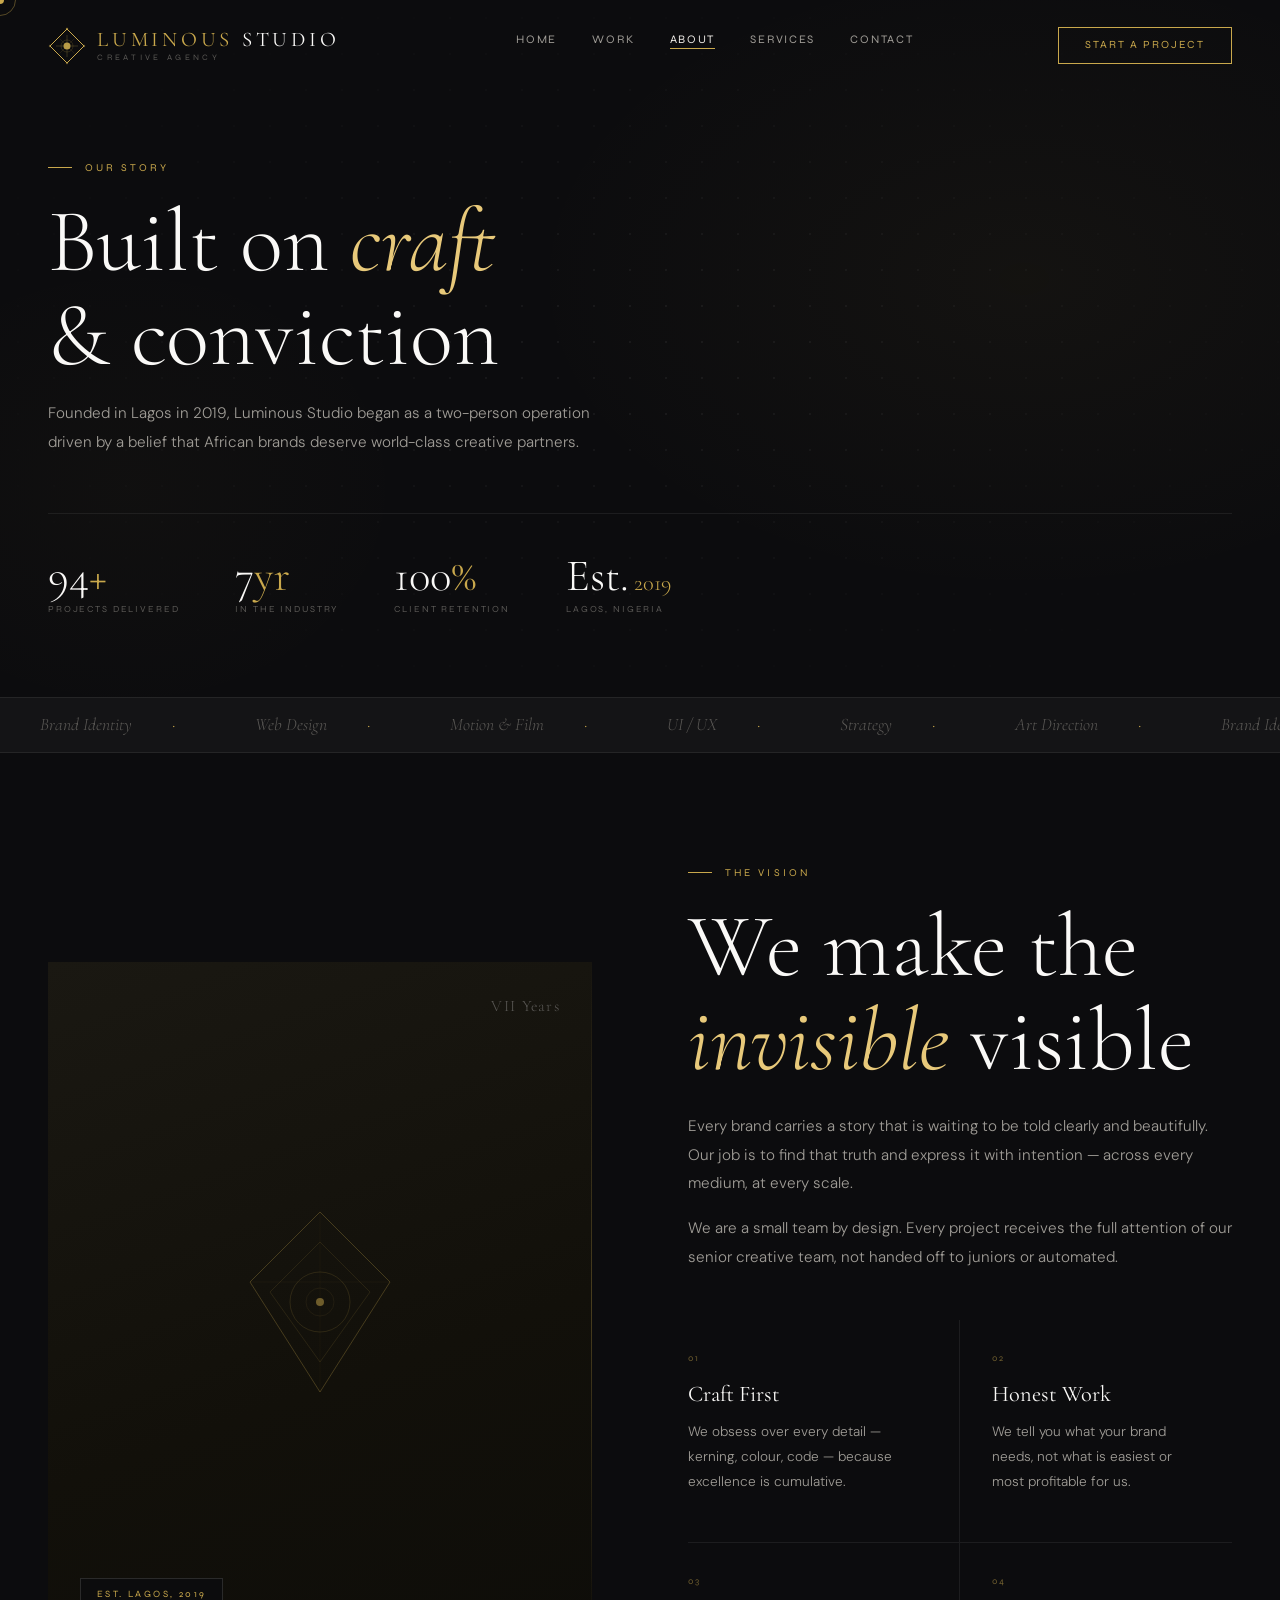
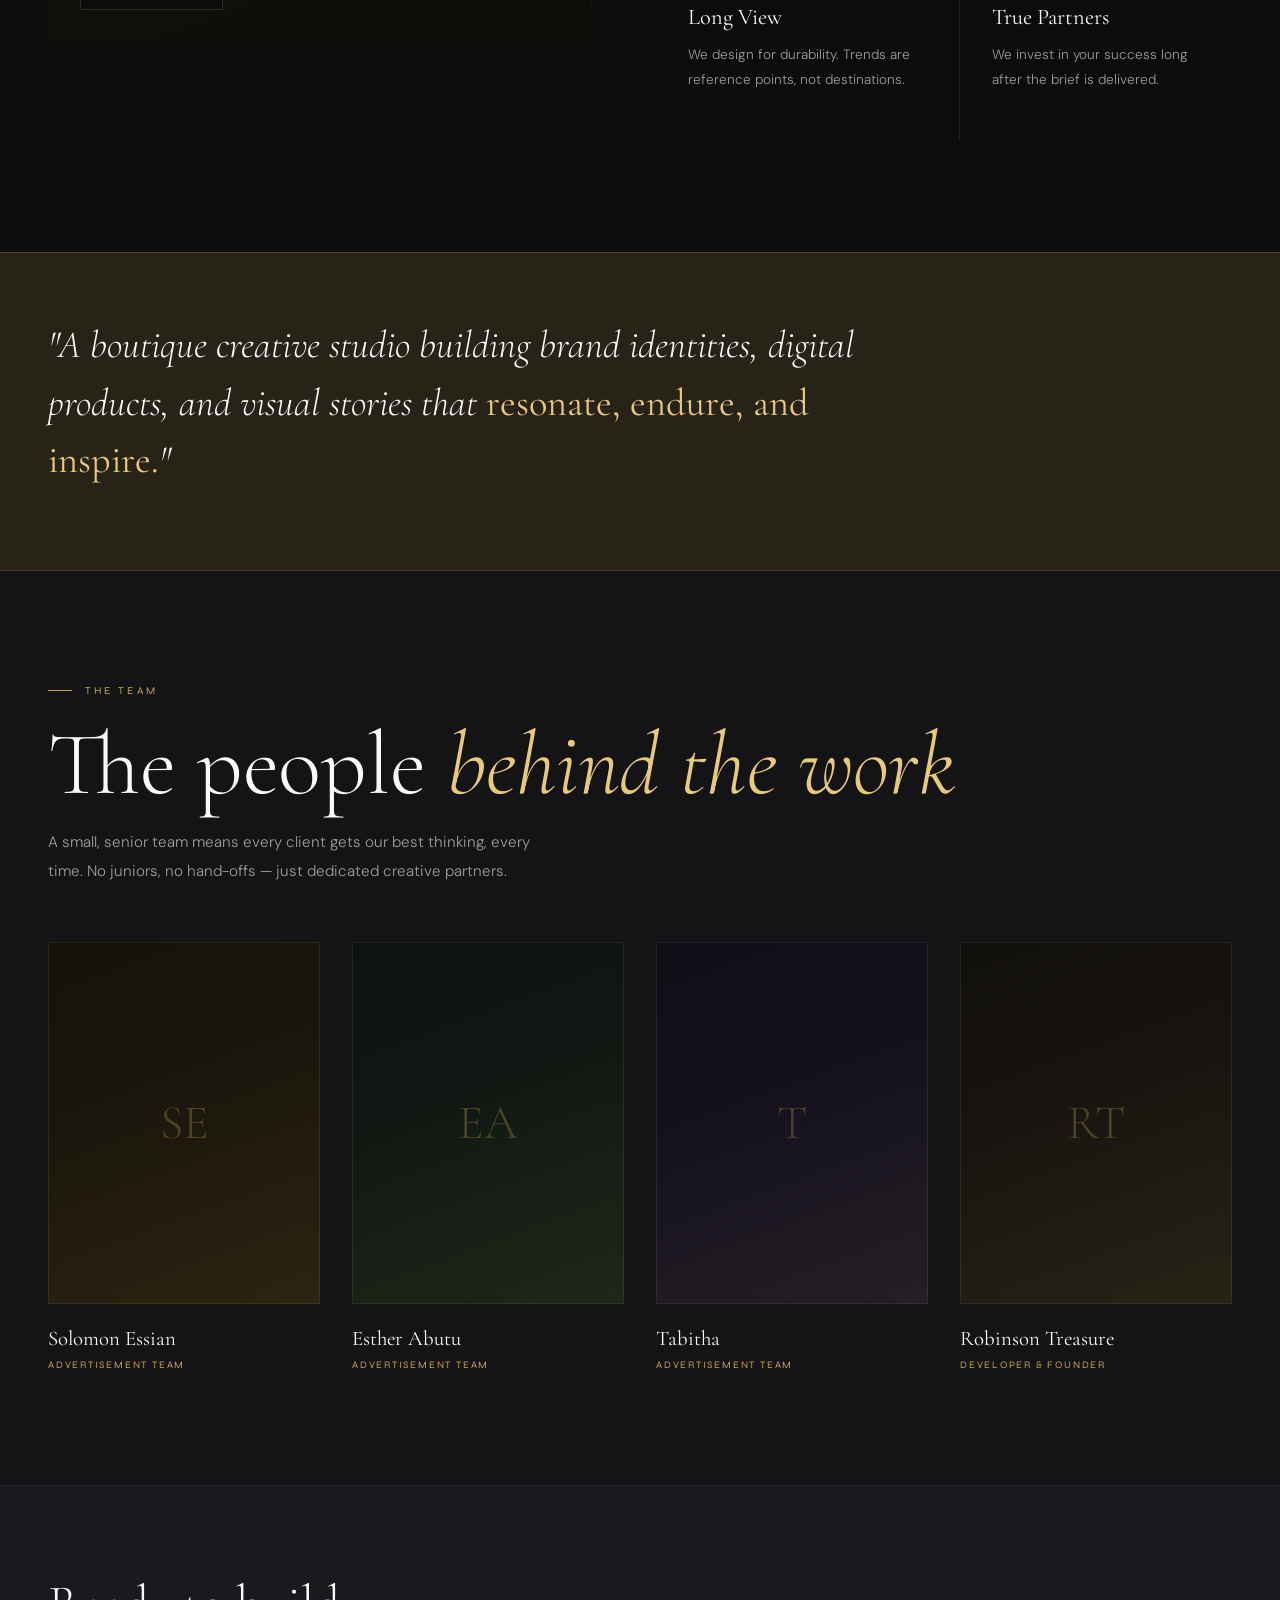
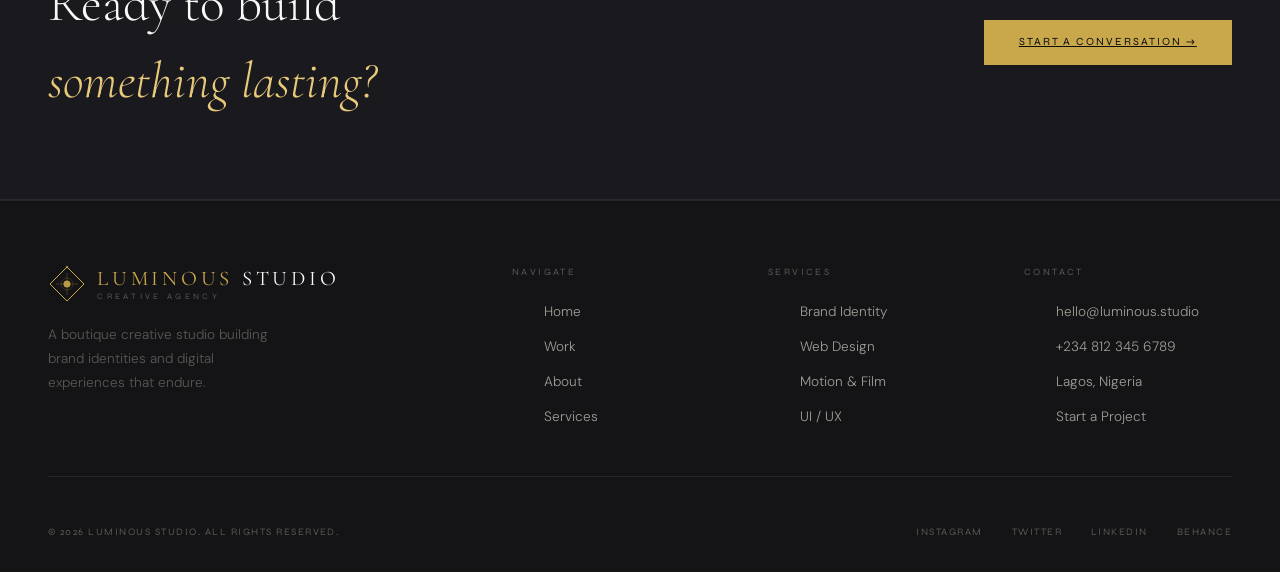
==== about.html @ 6b42596f "Update about.html" ====
<!DOCTYPE html>
<html lang="en">
<head>
  <meta charset="UTF-8"/>
  <meta name="viewport" content="width=device-width, initial-scale=1.0, viewport-fit=cover"/>
  <title>About — Luminous Studio</title>
  <link href="https://cdnjs.cloudflare.com/ajax/libs/bootstrap/5.3.2/css/bootstrap.min.css" rel="stylesheet"/>
  <link href="https://fonts.googleapis.com/css2?family=Cormorant+Garamond:ital,wght@0,300;0,400;0,600;1,300;1,400&family=Syne:wght@400;500;600;700;800&family=DM+Sans:wght@300;400;500&display=swap" rel="stylesheet"/>

  <style>
    :root {
      --bg: #0c0c0e;
      --surface: #141416;
      --surface2: #1a1a1e;
      --border: rgba(255,255,255,0.07);
      --border2: rgba(255,255,255,0.12);
      --gold: #c9a84c;
      --gold-light: #e8c97a;
      --gold-dim: rgba(201,168,76,0.15);
      --text: #f0ede8;
      --text2: #a09d97;
      --text3: #5a5855;
      --white: #faf9f7;
    }

    *, *::before, *::after { box-sizing: border-box; margin: 0; padding: 0; }
    html { scroll-behavior: smooth; }

    body {
      background: var(--bg);
      color: var(--text);
      font-family: 'DM Sans', sans-serif;
      font-weight: 300;
      overflow-x: hidden;
      min-height: 100vh;
    }

    /* ─── CUSTOM CURSOR ─── */
    .cur { width:8px; height:8px; background:var(--gold); border-radius:50%; position:fixed; pointer-events:none; z-index:9999; transform:translate(-50%,-50%); transition:transform .1s; }
    .cur-r { width:32px; height:32px; border:1px solid rgba(201,168,76,.4); border-radius:50%; position:fixed; pointer-events:none; z-index:9998; transform:translate(-50%,-50%); transition:all .18s ease; }
    body.cursor-hover .cur { transform:translate(-50%,-50%) scale(3); background:transparent; border:1px solid var(--gold); }
    body.cursor-hover .cur-r { transform:translate(-50%,-50%) scale(1.6); border-color:rgba(201,168,76,.7); }
    @media (pointer:coarse) { .cur,.cur-r { display:none; } body { cursor:auto; } }
    body { cursor: none; }

    /* ─── NAV ─── */
    nav {
      position: fixed; top:0; left:0; right:0; z-index:800;
      padding: 1.6rem 3rem;
      display: flex; align-items:center; justify-content:space-between;
      transition: background .4s, border-color .4s, padding .3s;
      border-bottom: 1px solid transparent;
    }
    nav.scrolled {
      background: rgba(12,12,14,.88);
      border-color: var(--border);
      backdrop-filter: blur(18px);
      -webkit-backdrop-filter: blur(18px);
      padding-top: 1rem; padding-bottom: 1rem;
    }

    .logo-wrap { display:flex; align-items:center; gap:.7rem; cursor:none; text-decoration:none; }
    .logo-svg { width:38px; height:38px; flex-shrink:0; }
    .logo-text-wrap { display:flex; flex-direction:column; line-height:1; }
    .logo-name {
      font-family: 'Cormorant Garamond', serif;
      font-size: 1.3rem; font-weight: 400; letter-spacing: .18em;
      color: var(--white); text-transform: uppercase;
    }
    .logo-name .lum { color: var(--gold); }
    .logo-sub {
      font-family: 'Syne', sans-serif;
      font-size: .52rem; letter-spacing: .4em;
      text-transform: uppercase; color: var(--text3); margin-top: .15rem;
    }

    .nav-links { display:flex; gap:2.2rem; list-style:none; }
    .nav-links a {
      font-family:'Syne', sans-serif; font-size:.72rem; letter-spacing:.15em;
      text-transform:uppercase; color:var(--text2); text-decoration:none; cursor:none;
      transition:color .2s; position:relative; padding-bottom:.2rem;
    }
    .nav-links a::after {
      content:''; position:absolute; bottom:0; left:0;
      width:0; height:1px; background:var(--gold); transition:width .25s;
    }
    .nav-links a:hover, .nav-links a.active { color:var(--text); }
    .nav-links a:hover::after, .nav-links a.active::after { width:100%; }

    .nav-btn {
      font-family:'Syne',sans-serif; font-size:.68rem;
      letter-spacing:.18em; text-transform:uppercase;
      background:transparent; border:1px solid var(--gold);
      color:var(--gold); padding:.6rem 1.6rem;
      cursor:none; transition:background .2s, color .2s;
    }
    .nav-btn:hover { background:var(--gold); color:var(--bg); }

    .hamburger { display:none; flex-direction:column; gap:5px; background:none; border:none; cursor:none; padding:.2rem; }
    .hamburger span { display:block; width:24px; height:1px; background:var(--text); transition:all .3s; }
    .hamburger.open span:nth-child(1) { transform:rotate(45deg) translate(4px,4px); }
    .hamburger.open span:nth-child(2) { opacity:0; }
    .hamburger.open span:nth-child(3) { transform:rotate(-45deg) translate(4px,-4px); }

    .mobile-menu {
      display:none; position:fixed; inset:0; z-index:700;
      background:rgba(12,12,14,.97); backdrop-filter:blur(20px);
      flex-direction:column; align-items:center; justify-content:center; gap:2.5rem;
    }
    .mobile-menu.open { display:flex; animation:pageIn .3s ease; }
    .mobile-menu a {
      font-family:'Cormorant Garamond',serif; font-size:3rem; font-weight:300;
      color:var(--text); text-decoration:none; letter-spacing:.08em; cursor:none;
      transition:color .2s;
    }
    .mobile-menu a:hover { color:var(--gold); }

    @keyframes pageIn {
      from { opacity:0; transform:translateY(16px); }
      to   { opacity:1; transform:translateY(0); }
    }

    /* ─── SHARED ─── */
    .sec { padding: 7rem 0; }
    .lbl {
      font-family:'Syne',sans-serif; font-size:.65rem; letter-spacing:.3em;
      text-transform:uppercase; color:var(--gold); margin-bottom:1.2rem;
      display:flex; align-items:center; gap:.8rem;
    }
    .lbl::before { content:''; width:24px; height:1px; background:var(--gold); flex-shrink:0; }
    .display-title {
      font-family:'Cormorant Garamond',serif;
      font-size: clamp(3rem,7vw,6rem);
      font-weight:300; line-height:1.05; color:var(--white);
    }
    .display-title em { font-style:italic; color:var(--gold-light); }
    .body-text { font-size:.95rem; line-height:1.9; color:var(--text2); font-weight:300; }

    /* Reveal */
    .rv { opacity:0; transform:translateY(28px); transition:opacity .7s ease, transform .7s ease; }
    .rv.vis { opacity:1; transform:translateY(0); }
    .rv-d1 { transition-delay:.1s; }
    .rv-d2 { transition-delay:.2s; }
    .rv-d3 { transition-delay:.3s; }
    .rv-d4 { transition-delay:.4s; }

    /* ─── PAGE HERO ─── */
    .pg-hero {
      padding: 10rem 0 5rem;
      position: relative; overflow: hidden;
    }
    .pg-hero-bg {
      position: absolute; inset: 0;
      background:
        radial-gradient(ellipse 60% 70% at 80% 40%, rgba(201,168,76,.04) 0%, transparent 65%),
        radial-gradient(ellipse 40% 60% at 10% 70%, rgba(201,168,76,.025) 0%, transparent 55%);
    }
    .pg-hero-dots {
      position: absolute; inset: 0;
      background-image: radial-gradient(circle, rgba(255,255,255,.05) 1px, transparent 1px);
      background-size: 36px 36px;
      mask-image: radial-gradient(ellipse 80% 80% at 50% 50%, black 10%, transparent 75%);
    }
    .pg-hero-content { position: relative; z-index: 2; }
    .pg-hero h1 {
      opacity: 0; animation: fadeU .9s .2s forwards;
    }
    .pg-hero .lbl { opacity: 0; animation: fadeU .7s .05s forwards; }
    .pg-hero p { opacity: 0; animation: fadeU .8s .4s forwards; }
    .pg-hero-stat-row {
      display: flex; gap: 3.5rem; flex-wrap: wrap;
      margin-top: 3.5rem;
      opacity: 0; animation: fadeU .8s .6s forwards;
      border-top: 1px solid var(--border); padding-top: 2.5rem;
    }
    .pg-stat { }
    .pg-stat-n {
      font-family:'Cormorant Garamond',serif;
      font-size:2.8rem; font-weight:300; color:var(--white); line-height:1;
    }
    .pg-stat-n span { color:var(--gold); }
    .pg-stat-l {
      font-family:'Syne',sans-serif; font-size:.58rem;
      letter-spacing:.2em; text-transform:uppercase; color:var(--text3);
      margin-top:.3rem;
    }

    @keyframes fadeU {
      from { opacity:0; transform:translateY(22px); }
      to   { opacity:1; transform:translateY(0); }
    }

    /* ─── STORY SECTION ─── */
    .story-grid {
      display: grid; grid-template-columns: 1fr 1fr; gap: 6rem; align-items: center;
    }
    .story-visual {
      position: relative; aspect-ratio: 4/5;
      background: linear-gradient(160deg, #1a1812 0%, #12100a 60%, #0e0d09 100%);
      overflow: hidden;
    }
    .story-visual::after {
      content: ''; position: absolute;
      top: 0; right: 0; width: 1px; height: 100%;
      background: linear-gradient(180deg, transparent, var(--gold), transparent);
      opacity: .3;
    }
    .story-visual-inner {
      position: absolute; inset: 0;
      display: flex; align-items: center; justify-content: center;
    }
    .story-tag {
      position: absolute; bottom: 2rem; left: 2rem;
      font-family:'Syne',sans-serif; font-size:.6rem;
      letter-spacing:.25em; text-transform:uppercase;
      color:var(--gold); background:rgba(12,12,14,.8);
      padding:.5rem 1rem; border:1px solid var(--border2);
    }
    .story-year {
      position: absolute; top: 2rem; right: 2rem;
      font-family:'Cormorant Garamond',serif; font-size:1rem;
      color:var(--text3); letter-spacing:.08em;
    }

    /* ─── VALUES ─── */
    .values-grid {
      display: grid; grid-template-columns: 1fr 1fr; gap: 0;
    }
    .val-item {
      padding: 2rem 2rem 2rem 0; border-right: 1px solid var(--border);
      border-bottom: 1px solid var(--border);
    }
    .val-item:nth-child(even) { padding-left: 2rem; border-right: none; }
    .val-item:nth-child(3), .val-item:nth-child(4) { border-bottom: none; }
    .val-n {
      font-family:'Syne',sans-serif; font-size:.58rem; letter-spacing:.2em;
      text-transform:uppercase; color:var(--gold); opacity:.5; margin-bottom:.7rem;
    }
    .val-title {
      font-family:'Cormorant Garamond',serif; font-size:1.4rem;
      font-weight:400; color:var(--white); margin-bottom:.5rem;
    }
    .val-desc { font-size:.85rem; line-height:1.85; color:var(--text2); }

    /* ─── TEAM ─── */
    .team-section { background: var(--surface); }
    .team-grid {
      display: grid; grid-template-columns: repeat(4, 1fr); gap: 2rem;
      margin-top: 3.5rem;
    }
    .team-card { cursor: none; }
    .team-img {
      aspect-ratio: 3/4; overflow: hidden; margin-bottom: 1.2rem; position: relative;
    }
    .team-ph {
      width: 100%; height: 100%;
      display: flex; align-items: center; justify-content: center;
      position: relative;
    }
    .team-ph::after {
      content: ''; position: absolute; inset: 0;
      background: linear-gradient(160deg, transparent 40%, rgba(201,168,76,.06) 100%);
    }
    .ph-1 { background: linear-gradient(160deg, #16120a, #221c0e); }
    .ph-2 { background: linear-gradient(160deg, #0e1210, #141f16); }
    .ph-3 { background: linear-gradient(160deg, #100e16, #1a1624); }
    .ph-4 { background: linear-gradient(160deg, #12100e, #1e1a12); }
    .ph-init {
      font-family:'Cormorant Garamond',serif; font-size:3rem;
      font-weight:300; color:rgba(201,168,76,.3);
      position: relative; z-index: 1;
    }
    .team-card-border {
      position: absolute; inset: 0;
      border: 1px solid var(--border);
      transition: border-color .3s;
      pointer-events: none;
    }
    .team-card:hover .team-card-border { border-color: rgba(201,168,76,.25); }
    .team-name {
      font-family:'Cormorant Garamond',serif; font-size:1.3rem;
      font-weight:400; color:var(--white); margin-bottom:.2rem;
    }
    .team-role {
      font-family:'Syne',sans-serif; font-size:.62rem;
      letter-spacing:.18em; text-transform:uppercase; color:var(--gold);
    }
    .team-photo {
      width: 100%; height: 100%; object-fit: cover;
      display: block; filter: grayscale(20%) contrast(1.05);
      transition: transform .6s cubic-bezier(.25,.46,.45,.94), filter .4s;
    }
    .team-card:hover .team-photo {
      transform: scale(1.04);
      filter: grayscale(0%) contrast(1.08);
    }

    /* ─── MISSION BAND ─── */
    .mission-band {
      background: var(--gold-dim);
      border-top: 1px solid rgba(201,168,76,.2);
      border-bottom: 1px solid rgba(201,168,76,.2);
      padding: 4rem 0;
    }
    .mission-q {
      font-family:'Cormorant Garamond',serif;
      font-size:clamp(1.6rem,3vw,2.5rem); font-weight:300;
      font-style: italic; line-height:1.5; color:var(--white);
      max-width: 820px;
    }
    .mission-q strong { font-style:normal; color:var(--gold-light); }

    /* ─── MARQUEE ─── */
    .marquee-wrap {
      border-top:1px solid var(--border); border-bottom:1px solid var(--border);
      overflow:hidden; background:var(--surface); padding:.85rem 0;
    }
    .mq-track {
      display:flex; gap:0; white-space:nowrap;
      animation: mq 28s linear infinite;
    }
    .mq-item {
      font-family:'Cormorant Garamond',serif; font-size:1.1rem;
      font-weight:300; font-style:italic; color:var(--text3);
      padding:0 2.5rem; flex-shrink:0;
      display:flex; align-items:center; gap:2.5rem;
    }
    .mq-item::after { content:'·'; color:var(--gold); font-style:normal; }
    @keyframes mq { 0%{transform:translateX(0)} 100%{transform:translateX(-50%)} }

    /* ─── CTA BAND ─── */
    .cta-band {
      background: var(--surface2);
      border-top: 1px solid var(--border);
      border-bottom: 1px solid var(--border);
      padding: 5rem 3rem;
      display: flex; align-items: center; justify-content: space-between;
      flex-wrap: wrap; gap: 2rem;
    }
    .cta-band-t {
      font-family:'Cormorant Garamond',serif;
      font-size: clamp(2rem,4vw,3.2rem); font-weight:300; color:var(--white);
    }
    .cta-band-t em { font-style:italic; color:var(--gold-light); }
    .btn-dark {
      font-family:'Syne',sans-serif; font-size:.68rem; letter-spacing:.18em;
      text-transform:uppercase; background:transparent; color:var(--text);
      border:1px solid var(--border2); padding:.9rem 2.2rem; cursor:none;
      transition:border-color .2s, color .2s;
    }
    .btn-dark:hover { border-color:var(--gold); color:var(--gold); }
    .btn-gold {
      font-family:'Syne',sans-serif; font-size:.68rem; letter-spacing:.18em;
      text-transform:uppercase; background:var(--gold); color:var(--bg);
      border:none; padding:.9rem 2.2rem; cursor:none;
      transition:background .2s, transform .2s;
    }
    .btn-gold:hover { background:var(--gold-light); transform:translateY(-1px); }

    /* ─── FOOTER ─── */
    footer {
      background: var(--surface);
      border-top: 1px solid var(--border);
      padding: 4rem 0 2rem;
    }
    .ft-grid {
      display: grid; grid-template-columns: 2fr 1fr 1fr 1fr; gap: 3rem;
      margin-bottom: 3rem; padding-bottom: 2rem;
      border-bottom: 1px solid var(--border);
    }
    .ft-tagline { font-size:.85rem; color:var(--text3); line-height:1.8; margin-top:1.2rem; max-width:240px; }
    .ft-h { font-family:'Syne',sans-serif; font-size:.6rem; letter-spacing:.25em; text-transform:uppercase; color:var(--text3); margin-bottom:1.2rem; }
    .ft-links { list-style:none; display:flex; flex-direction:column; gap:.7rem; }
    .ft-links a { font-size:.85rem; color:var(--text2); text-decoration:none; cursor:none; transition:color .2s; }
    .ft-links a:hover { color:var(--gold); }
    .ft-bottom { display:flex; align-items:center; justify-content:space-between; flex-wrap:wrap; gap:1rem; }
    .ft-copy { font-family:'Syne',sans-serif; font-size:.62rem; letter-spacing:.15em; text-transform:uppercase; color:var(--text3); }
    .ft-socials { display:flex; gap:1.8rem; }
    .ft-socials a { font-family:'Syne',sans-serif; font-size:.62rem; letter-spacing:.15em; text-transform:uppercase; color:var(--text3); text-decoration:none; cursor:none; transition:color .2s; }
    .ft-socials a:hover { color:var(--gold); }
    .ft-logo-wrap { display:flex; flex-direction:column; }

    /* ─── RESPONSIVE ─── */
    @media (max-width:1024px) {
      .story-grid { grid-template-columns:1fr; gap:3rem; }
      .story-visual { display:none; }
      .team-grid { grid-template-columns: repeat(2,1fr); }
      .ft-grid { grid-template-columns:1fr 1fr; }
    }
    @media (max-width:768px) {
      nav { padding:1.2rem 1.5rem; }
      .nav-links, .nav-btn { display:none; }
      .hamburger { display:flex; }
      .pg-hero { padding:7rem 0 3rem; }
      .sec { padding:4rem 0; }
      .values-grid { grid-template-columns:1fr; }
      .val-item { border-right:none; }
      .cta-band { flex-direction:column; padding:3rem 1.5rem; }
      .ft-grid { grid-template-columns:1fr; }
    }
    @media (max-width:480px) {
      .team-grid { grid-template-columns:1fr 1fr; gap:1rem; }
      .pg-hero-stat-row { gap:2rem; }
    }
  </style>
</head>
<body>

<!-- Cursor -->
<div class="cur" id="cur"></div>
<div class="cur-r" id="curR"></div>

<!-- Mobile menu -->
<div class="mobile-menu" id="mobileMenu">
  <a href="index.html">Home</a>
  <a href="#">Work</a>
  <a href="about.html" style="color:var(--gold)">About</a>
  <a href="#">Services</a>
  <a href="#">Contact</a>
</div>

<!-- NAV -->
<nav id="navbar">
  <a href="index.html" class="logo-wrap">
    <svg class="logo-svg" viewBox="0 0 38 38" fill="none" xmlns="http://www.w3.org/2000/svg">
      <path d="M19 2L36 19L19 36L2 19Z" stroke="#c9a84c" stroke-width="1" fill="none"/>
      <path d="M19 8L19 30" stroke="#c9a84c" stroke-width=".6" opacity=".4"/>
      <path d="M8 19L30 19" stroke="#c9a84c" stroke-width=".6" opacity=".4"/>
      <path d="M11.5 11.5L26.5 26.5" stroke="#c9a84c" stroke-width=".5" opacity=".25"/>
      <path d="M26.5 11.5L11.5 26.5" stroke="#c9a84c" stroke-width=".5" opacity=".25"/>
      <circle cx="19" cy="19" r="3.5" fill="#c9a84c" opacity=".9"/>
      <circle cx="19" cy="19" r="6" stroke="#c9a84c" stroke-width=".6" opacity=".3"/>
      <circle cx="19" cy="2" r="1.2" fill="#c9a84c" opacity=".7"/>
      <circle cx="36" cy="19" r="1.2" fill="#c9a84c" opacity=".5"/>
      <circle cx="19" cy="36" r="1.2" fill="#c9a84c" opacity=".5"/>
      <circle cx="2" cy="19" r="1.2" fill="#c9a84c" opacity=".5"/>
    </svg>
    <div class="logo-text-wrap">
      <span class="logo-name"><span class="lum">Luminous</span> Studio</span>
      <span class="logo-sub">Creative Agency</span>
    </div>
  </a>

  <ul class="nav-links">
    <li><a href="index.html">Home</a></li>
    <li><a href="#">Work</a></li>
    <li><a href="about.html" class="active">About</a></li>
    <li><a href="#">Services</a></li>
    <li><a href="#">Contact</a></li>
  </ul>
  <button class="nav-btn d-none d-md-block">Start a Project</button>
  <button class="hamburger" id="hamburger" onclick="toggleMobile()">
    <span></span><span></span><span></span>
  </button>
</nav>

<!-- ══════════════════════════════════════════════ -->
<!-- PAGE HERO                                       -->
<!-- ══════════════════════════════════════════════ -->
<section class="pg-hero">
  <div class="pg-hero-bg"></div>
  <div class="pg-hero-dots"></div>
  <div class="container-fluid px-4 px-md-5 pg-hero-content">
    <div class="lbl">Our Story</div>
    <h1 class="display-title">Built on <em>craft</em><br>&amp; conviction</h1>
    <p class="body-text mt-3" style="max-width:560px;">Founded in Lagos in 2019, Luminous Studio began as a two-person operation driven by a belief that African brands deserve world-class creative partners.</p>
    <div class="pg-hero-stat-row">
      <div class="pg-stat">
        <div class="pg-stat-n">94<span>+</span></div>
        <div class="pg-stat-l">Projects Delivered</div>
      </div>
      <div class="pg-stat">
        <div class="pg-stat-n">7<span>yr</span></div>
        <div class="pg-stat-l">In the Industry</div>
      </div>
      <div class="pg-stat">
        <div class="pg-stat-n">100<span>%</span></div>
        <div class="pg-stat-l">Client Retention</div>
      </div>
      <div class="pg-stat">
        <div class="pg-stat-n">Est.<span style="font-size:1.4rem;"> 2019</span></div>
        <div class="pg-stat-l">Lagos, Nigeria</div>
      </div>
    </div>
  </div>
</section>

<!-- Marquee -->
<div class="marquee-wrap">
  <div class="mq-track">
    <div class="mq-item">Brand Identity</div>
    <div class="mq-item">Web Design</div>
    <div class="mq-item">Motion &amp; Film</div>
    <div class="mq-item">UI / UX</div>
    <div class="mq-item">Strategy</div>
    <div class="mq-item">Art Direction</div>
    <div class="mq-item">Brand Identity</div>
    <div class="mq-item">Web Design</div>
    <div class="mq-item">Motion &amp; Film</div>
    <div class="mq-item">UI / UX</div>
    <div class="mq-item">Strategy</div>
    <div class="mq-item">Art Direction</div>
  </div>
</div>

<!-- ══════════════════════════════════════════════ -->
<!-- THE VISION                                      -->
<!-- ══════════════════════════════════════════════ -->
<section class="sec">
  <div class="container-fluid px-4 px-md-5">
    <div class="story-grid rv">
      <!-- Decorative visual -->
      <div class="story-visual">
        <div class="story-visual-inner">
          <svg width="180" height="220" viewBox="0 0 180 220" fill="none">
            <path d="M90 20L160 90L90 200L20 90Z" stroke="#c9a84c" stroke-width="0.7" fill="none" opacity=".4"/>
            <path d="M90 50L140 100L90 170L40 100Z" stroke="#c9a84c" stroke-width="0.5" fill="none" opacity=".25"/>
            <circle cx="90" cy="110" r="30" stroke="#c9a84c" stroke-width="0.5" opacity=".3"/>
            <circle cx="90" cy="110" r="14" stroke="#c9a84c" stroke-width="0.4" opacity=".2"/>
            <circle cx="90" cy="110" r="4" fill="#c9a84c" opacity=".5"/>
            <line x1="90" y1="20" x2="90" y2="200" stroke="#c9a84c" stroke-width="0.3" opacity=".15"/>
            <line x1="20" y1="90" x2="160" y2="90" stroke="#c9a84c" stroke-width="0.3" opacity=".15"/>
          </svg>
        </div>
        <div class="story-tag">Est. Lagos, 2019</div>
        <div class="story-year">VII Years</div>
      </div>

      <!-- Text -->
      <div>
        <div class="lbl">The Vision</div>
        <h2 class="display-title">We make the <em>invisible</em> visible</h2>
        <p class="body-text mt-4">Every brand carries a story that is waiting to be told clearly and beautifully. Our job is to find that truth and express it with intention — across every medium, at every scale.</p>
        <p class="body-text mt-3">We are a small team by design. Every project receives the full attention of our senior creative team, not handed off to juniors or automated.</p>

        <div class="values-grid mt-5">
          <div class="val-item">
            <div class="val-n">01</div>
            <div class="val-title">Craft First</div>
            <p class="val-desc">We obsess over every detail — kerning, colour, code — because excellence is cumulative.</p>
          </div>
          <div class="val-item">
            <div class="val-n">02</div>
            <div class="val-title">Honest Work</div>
            <p class="val-desc">We tell you what your brand needs, not what is easiest or most profitable for us.</p>
          </div>
          <div class="val-item">
            <div class="val-n">03</div>
            <div class="val-title">Long View</div>
            <p class="val-desc">We design for durability. Trends are reference points, not destinations.</p>
          </div>
          <div class="val-item">
            <div class="val-n">04</div>
            <div class="val-title">True Partners</div>
            <p class="val-desc">We invest in your success long after the brief is delivered.</p>
          </div>
        </div>
      </div>
    </div>
  </div>
</section>

<!-- ══════════════════════════════════════════════ -->
<!-- MISSION BAND                                    -->
<!-- ══════════════════════════════════════════════ -->
<div class="mission-band rv">
  <div class="container-fluid px-4 px-md-5">
    <blockquote class="mission-q">"A boutique creative studio building brand identities, digital products, and visual stories that <strong>resonate, endure, and inspire.</strong>"</blockquote>
  </div>
</div>

<!-- ══════════════════════════════════════════════ -->
<!-- THE TEAM                                        -->
<!-- ══════════════════════════════════════════════ -->
<section class="sec team-section">
  <div class="container-fluid px-4 px-md-5">
    <div class="lbl rv">The Team</div>
    <h2 class="display-title rv rv-d1">The people <em>behind the work</em></h2>
    <p class="body-text mt-3 rv rv-d2" style="max-width:520px;">A small, senior team means every client gets our best thinking, every time. No juniors, no hand-offs — just dedicated creative partners.</p>

    <div class="team-grid rv rv-d3">

      <!-- Solomon Essian -->
      <div class="team-card">
        <div class="team-img">
          <div class="team-ph ph-1">
            <span class="ph-init">SE</span>
          </div>
          <div class="team-card-border"></div>
        </div>
        <div class="team-name">Solomon Essian</div>
        <div class="team-role">Advertisement Team</div>
      </div>

      <!-- Esther Abutu -->
      <div class="team-card">
        <div class="team-img">
          <div class="team-ph ph-2">
            <span class="ph-init">EA</span>
          </div>
          <div class="team-card-border"></div>
        </div>
        <div class="team-name">Esther Abutu</div>
        <div class="team-role">Advertisement Team</div>
      </div>

      <!-- Tabitha -->
      <div class="team-card">
        <div class="team-img">
          <div class="team-ph ph-3">
            <span class="ph-init">T</span>
          </div>
          <div class="team-card-border"></div>
        </div>
        <div class="team-name">Tabitha</div>
        <div class="team-role">Advertisement Team</div>
      </div>

      <!-- Robinson Treasure -->
      <div class="team-card">
        <div class="team-img">
          <div class="team-ph ph-4">
            <span class="ph-init">RT</span>
          </div>
          <div class="team-card-border"></div>
        </div>
        <div class="team-name">Robinson Treasure</div>
        <div class="team-role">Developer &amp; Founder</div>
      </div>

    </div>
  </div>
</section>

<!-- ══════════════════════════════════════════════ -->
<!-- CTA BAND                                        -->
<!-- ══════════════════════════════════════════════ -->
<div class="cta-band rv">
  <div class="cta-band-t">Ready to build<br><em>something lasting?</em></div>
  <a href="#" class="btn-gold">Start a Conversation →</a>
</div>

<!-- ══════════════════════════════════════════════ -->
<!-- FOOTER                                          -->
<!-- ══════════════════════════════════════════════ -->
<footer>
  <div class="container-fluid px-4 px-md-5">
    <div class="ft-grid">
      <div class="ft-logo-wrap">
        <a href="index.html" class="logo-wrap" style="text-decoration:none;">
          <svg class="logo-svg" viewBox="0 0 38 38" fill="none">
            <path d="M19 2L36 19L19 36L2 19Z" stroke="#c9a84c" stroke-width="1" fill="none"/>
            <path d="M19 8L19 30" stroke="#c9a84c" stroke-width=".6" opacity=".4"/>
            <path d="M8 19L30 19" stroke="#c9a84c" stroke-width=".6" opacity=".4"/>
            <circle cx="19" cy="19" r="3.5" fill="#c9a84c" opacity=".9"/>
            <circle cx="19" cy="19" r="6" stroke="#c9a84c" stroke-width=".6" opacity=".3"/>
            <circle cx="19" cy="2" r="1.2" fill="#c9a84c" opacity=".7"/>
          </svg>
          <div class="logo-text-wrap">
            <span class="logo-name"><span class="lum">Luminous</span> Studio</span>
            <span class="logo-sub">Creative Agency</span>
          </div>
        </a>
        <p class="ft-tagline">A boutique creative studio building brand identities and digital experiences that endure.</p>
      </div>
      <div>
        <div class="ft-h">Navigate</div>
        <ul class="ft-links">
          <li><a href="index.html">Home</a></li>
          <li><a href="#">Work</a></li>
          <li><a href="about.html">About</a></li>
          <li><a href="#">Services</a></li>
        </ul>
      </div>
      <div>
        <div class="ft-h">Services</div>
        <ul class="ft-links">
          <li><a href="#">Brand Identity</a></li>
          <li><a href="#">Web Design</a></li>
          <li><a href="#">Motion &amp; Film</a></li>
          <li><a href="#">UI / UX</a></li>
        </ul>
      </div>
      <div>
        <div class="ft-h">Contact</div>
        <ul class="ft-links">
          <li><a href="#">hello@luminous.studio</a></li>
          <li><a href="#">+234 812 345 6789</a></li>
          <li><a href="#">Lagos, Nigeria</a></li>
          <li><a href="#">Start a Project</a></li>
        </ul>
      </div>
    </div>
    <div class="ft-bottom">
      <span class="ft-copy">© 2026 Luminous Studio. All rights reserved.</span>
      <div class="ft-socials">
        <a href="#">Instagram</a>
        <a href="#">Twitter</a>
        <a href="#">LinkedIn</a>
        <a href="#">Behance</a>
      </div>
    </div>
  </div>
</footer>

<script src="https://cdnjs.cloudflare.com/ajax/libs/bootstrap/5.3.2/js/bootstrap.bundle.min.js"></script>
<script>
  // ─── CURSOR ───
  const cur = document.getElementById('cur');
  const curR = document.getElementById('curR');
  let mx=0,my=0,rx=0,ry=0;
  document.addEventListener('mousemove',e=>{
    mx=e.clientX; my=e.clientY;
    cur.style.left=mx+'px'; cur.style.top=my+'px';
  });
  (function animR(){
    rx+=(mx-rx)*.13; ry+=(my-ry)*.13;
    curR.style.left=rx+'px'; curR.style.top=ry+'px';
    requestAnimationFrame(animR);
  })();
  document.querySelectorAll('a,button,.team-card').forEach(el=>{
    el.addEventListener('mouseenter',()=>document.body.classList.add('cursor-hover'));
    el.addEventListener('mouseleave',()=>document.body.classList.remove('cursor-hover'));
  });

  // ─── NAV SCROLL ───
  window.addEventListener('scroll',()=>{
    document.getElementById('navbar').classList.toggle('scrolled',scrollY>40);
  });

  // ─── MOBILE MENU ───
  function toggleMobile(){
    const m=document.getElementById('mobileMenu');
    const h=document.getElementById('hamburger');
    m.classList.toggle('open');
    h.classList.toggle('open');
  }

  // ─── REVEAL ───
  const observer = new IntersectionObserver(entries=>{
    entries.forEach(e=>{
      if(e.isIntersecting) e.target.classList.add('vis');
    });
  },{threshold:.1});
  document.querySelectorAll('.rv').forEach(el=>observer.observe(el));
</script>
</body>
</html>
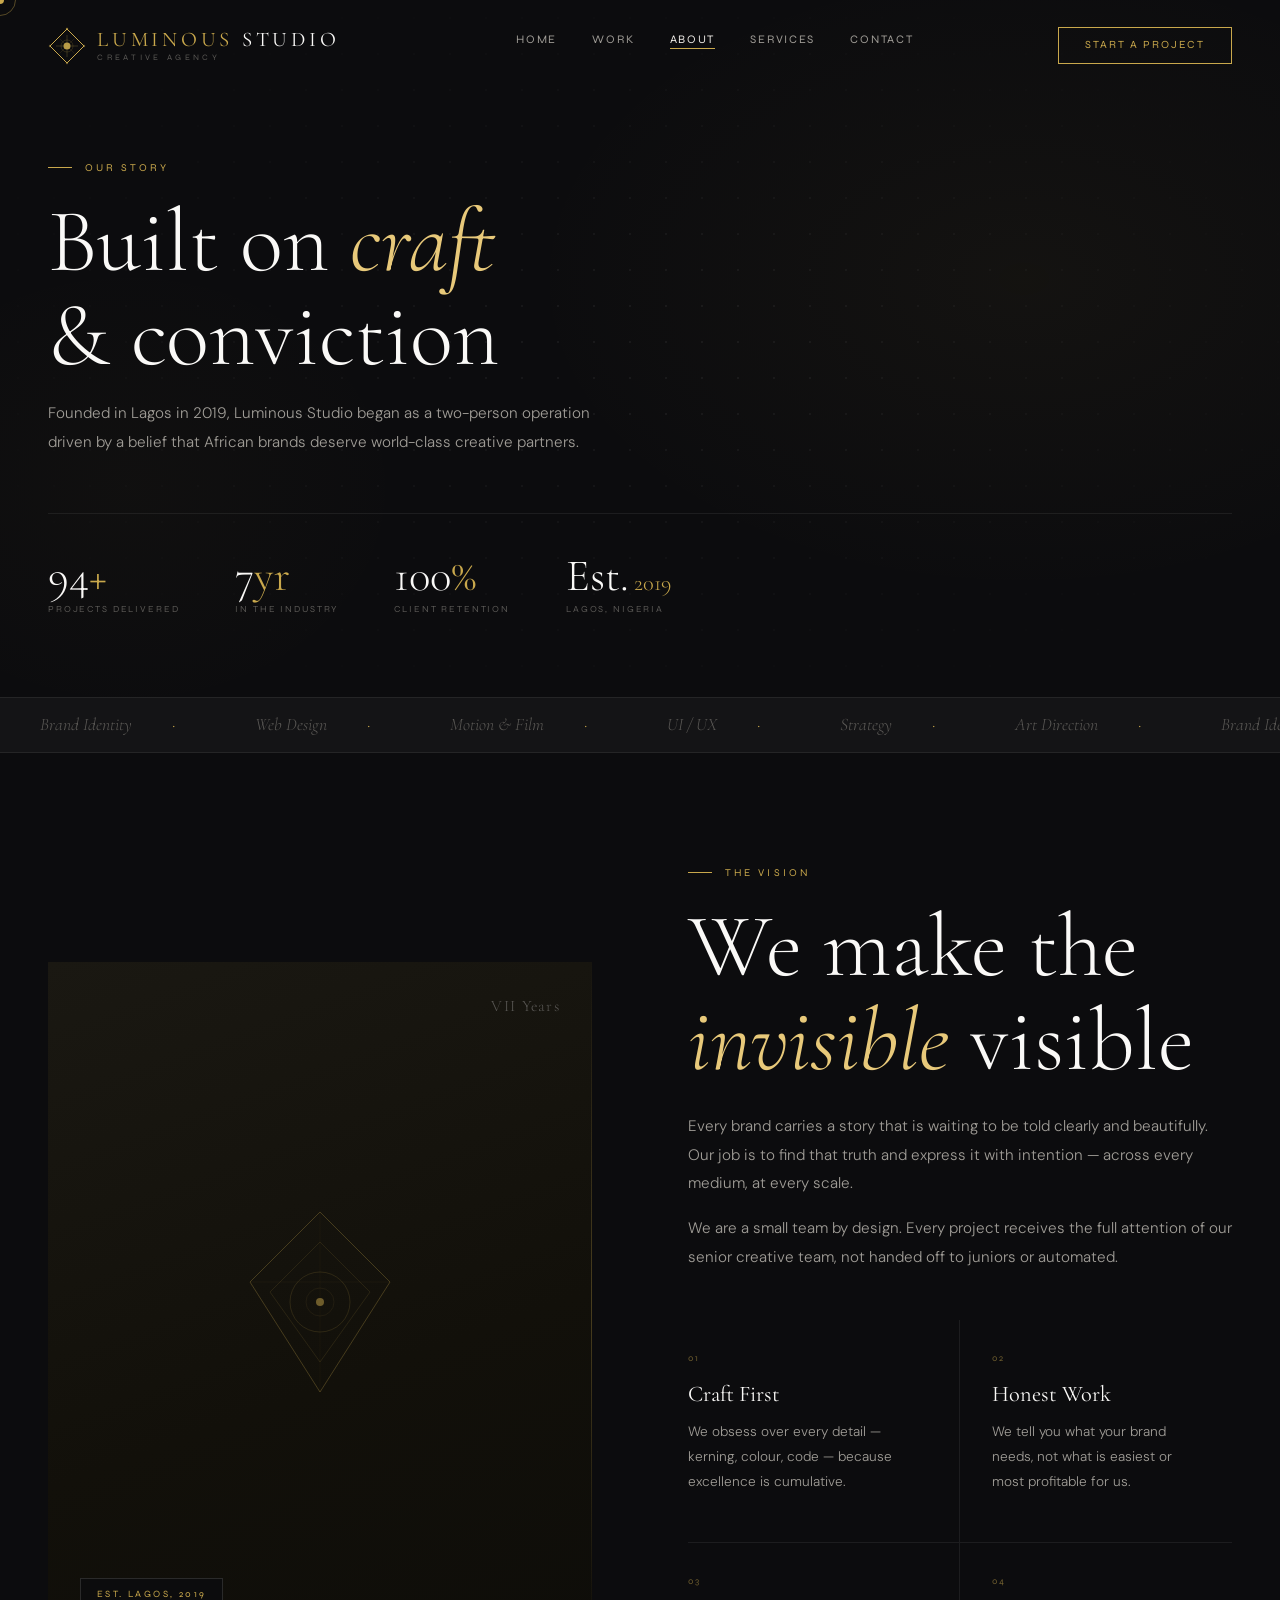
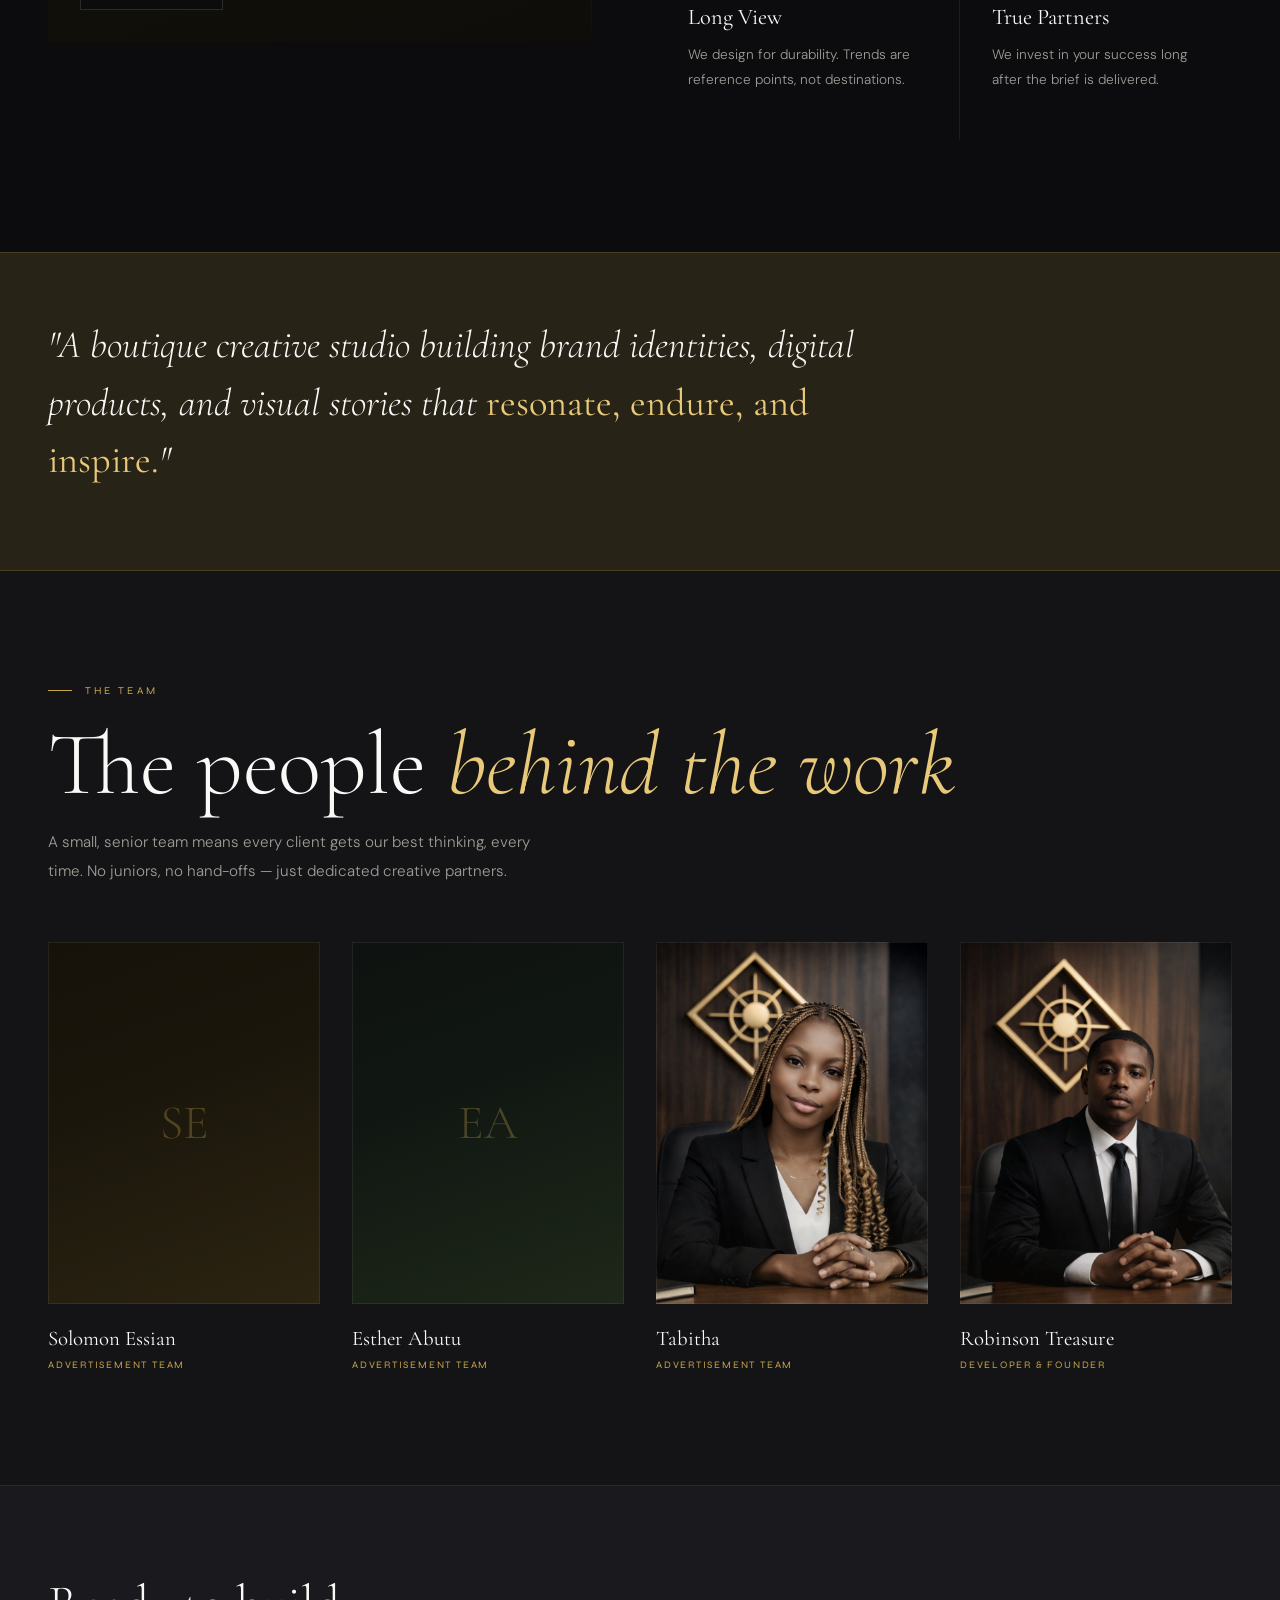
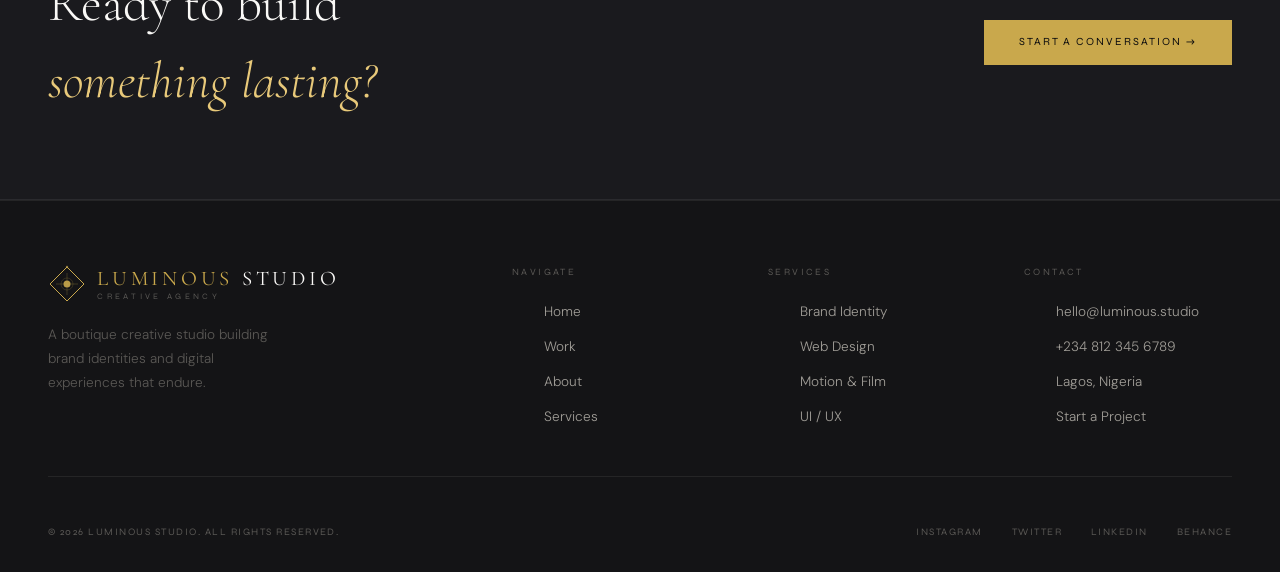
==== commit d33f0cfa: "Update print statement from 'Hello' to 'Goodbye'" ====
--- a/about.html
+++ b/about.html
@@ -6,368 +6,112 @@
   <title>About — Luminous Studio</title>
   <link href="https://cdnjs.cloudflare.com/ajax/libs/bootstrap/5.3.2/css/bootstrap.min.css" rel="stylesheet"/>
   <link href="https://fonts.googleapis.com/css2?family=Cormorant+Garamond:ital,wght@0,300;0,400;0,600;1,300;1,400&family=Syne:wght@400;500;600;700;800&family=DM+Sans:wght@300;400;500&display=swap" rel="stylesheet"/>
-
   <style>
     :root {
-      --bg: #0c0c0e;
-      --surface: #141416;
-      --surface2: #1a1a1e;
-      --border: rgba(255,255,255,0.07);
-      --border2: rgba(255,255,255,0.12);
-      --gold: #c9a84c;
-      --gold-light: #e8c97a;
-      --gold-dim: rgba(201,168,76,0.15);
-      --text: #f0ede8;
-      --text2: #a09d97;
-      --text3: #5a5855;
-      --white: #faf9f7;
+      --bg: #0c0c0e; --surface: #141416; --surface2: #1a1a1e;
+      --border: rgba(255,255,255,0.07); --border2: rgba(255,255,255,0.12);
+      --gold: #c9a84c; --gold-light: #e8c97a; --gold-dim: rgba(201,168,76,0.15);
+      --text: #f0ede8; --text2: #a09d97; --text3: #5a5855; --white: #faf9f7;
     }
-
     *, *::before, *::after { box-sizing: border-box; margin: 0; padding: 0; }
     html { scroll-behavior: smooth; }
-
-    body {
-      background: var(--bg);
-      color: var(--text);
-      font-family: 'DM Sans', sans-serif;
-      font-weight: 300;
-      overflow-x: hidden;
-      min-height: 100vh;
-    }
-
-    /* ─── CUSTOM CURSOR ─── */
+    body { background: var(--bg); color: var(--text); font-family: 'DM Sans', sans-serif; font-weight: 300; overflow-x: hidden; min-height: 100vh; cursor: none; }
     .cur { width:8px; height:8px; background:var(--gold); border-radius:50%; position:fixed; pointer-events:none; z-index:9999; transform:translate(-50%,-50%); transition:transform .1s; }
     .cur-r { width:32px; height:32px; border:1px solid rgba(201,168,76,.4); border-radius:50%; position:fixed; pointer-events:none; z-index:9998; transform:translate(-50%,-50%); transition:all .18s ease; }
     body.cursor-hover .cur { transform:translate(-50%,-50%) scale(3); background:transparent; border:1px solid var(--gold); }
     body.cursor-hover .cur-r { transform:translate(-50%,-50%) scale(1.6); border-color:rgba(201,168,76,.7); }
     @media (pointer:coarse) { .cur,.cur-r { display:none; } body { cursor:auto; } }
-    body { cursor: none; }
-
-    /* ─── NAV ─── */
-    nav {
-      position: fixed; top:0; left:0; right:0; z-index:800;
-      padding: 1.6rem 3rem;
-      display: flex; align-items:center; justify-content:space-between;
-      transition: background .4s, border-color .4s, padding .3s;
-      border-bottom: 1px solid transparent;
-    }
-    nav.scrolled {
-      background: rgba(12,12,14,.88);
-      border-color: var(--border);
-      backdrop-filter: blur(18px);
-      -webkit-backdrop-filter: blur(18px);
-      padding-top: 1rem; padding-bottom: 1rem;
-    }
-
+    nav { position: fixed; top:0; left:0; right:0; z-index:800; padding: 1.6rem 3rem; display: flex; align-items:center; justify-content:space-between; transition: background .4s, border-color .4s, padding .3s; border-bottom: 1px solid transparent; }
+    nav.scrolled { background: rgba(12,12,14,.88); border-color: var(--border); backdrop-filter: blur(18px); -webkit-backdrop-filter: blur(18px); padding-top: 1rem; padding-bottom: 1rem; }
     .logo-wrap { display:flex; align-items:center; gap:.7rem; cursor:none; text-decoration:none; }
     .logo-svg { width:38px; height:38px; flex-shrink:0; }
     .logo-text-wrap { display:flex; flex-direction:column; line-height:1; }
-    .logo-name {
-      font-family: 'Cormorant Garamond', serif;
-      font-size: 1.3rem; font-weight: 400; letter-spacing: .18em;
-      color: var(--white); text-transform: uppercase;
-    }
+    .logo-name { font-family: 'Cormorant Garamond', serif; font-size: 1.3rem; font-weight: 400; letter-spacing: .18em; color: var(--white); text-transform: uppercase; }
     .logo-name .lum { color: var(--gold); }
-    .logo-sub {
-      font-family: 'Syne', sans-serif;
-      font-size: .52rem; letter-spacing: .4em;
-      text-transform: uppercase; color: var(--text3); margin-top: .15rem;
-    }
-
+    .logo-sub { font-family: 'Syne', sans-serif; font-size: .52rem; letter-spacing: .4em; text-transform: uppercase; color: var(--text3); margin-top: .15rem; }
     .nav-links { display:flex; gap:2.2rem; list-style:none; }
-    .nav-links a {
-      font-family:'Syne', sans-serif; font-size:.72rem; letter-spacing:.15em;
-      text-transform:uppercase; color:var(--text2); text-decoration:none; cursor:none;
-      transition:color .2s; position:relative; padding-bottom:.2rem;
-    }
-    .nav-links a::after {
-      content:''; position:absolute; bottom:0; left:0;
-      width:0; height:1px; background:var(--gold); transition:width .25s;
-    }
+    .nav-links a { font-family:'Syne', sans-serif; font-size:.72rem; letter-spacing:.15em; text-transform:uppercase; color:var(--text2); text-decoration:none; cursor:none; transition:color .2s; position:relative; padding-bottom:.2rem; }
+    .nav-links a::after { content:''; position:absolute; bottom:0; left:0; width:0; height:1px; background:var(--gold); transition:width .25s; }
     .nav-links a:hover, .nav-links a.active { color:var(--text); }
     .nav-links a:hover::after, .nav-links a.active::after { width:100%; }
-
-    .nav-btn {
-      font-family:'Syne',sans-serif; font-size:.68rem;
-      letter-spacing:.18em; text-transform:uppercase;
-      background:transparent; border:1px solid var(--gold);
-      color:var(--gold); padding:.6rem 1.6rem;
-      cursor:none; transition:background .2s, color .2s;
-    }
+    .nav-btn { font-family:'Syne',sans-serif; font-size:.68rem; letter-spacing:.18em; text-transform:uppercase; background:transparent; border:1px solid var(--gold); color:var(--gold); padding:.6rem 1.6rem; cursor:none; transition:background .2s, color .2s; }
     .nav-btn:hover { background:var(--gold); color:var(--bg); }
-
     .hamburger { display:none; flex-direction:column; gap:5px; background:none; border:none; cursor:none; padding:.2rem; }
     .hamburger span { display:block; width:24px; height:1px; background:var(--text); transition:all .3s; }
     .hamburger.open span:nth-child(1) { transform:rotate(45deg) translate(4px,4px); }
     .hamburger.open span:nth-child(2) { opacity:0; }
     .hamburger.open span:nth-child(3) { transform:rotate(-45deg) translate(4px,-4px); }
-
-    .mobile-menu {
-      display:none; position:fixed; inset:0; z-index:700;
-      background:rgba(12,12,14,.97); backdrop-filter:blur(20px);
-      flex-direction:column; align-items:center; justify-content:center; gap:2.5rem;
-    }
+    .mobile-menu { display:none; position:fixed; inset:0; z-index:700; background:rgba(12,12,14,.97); backdrop-filter:blur(20px); flex-direction:column; align-items:center; justify-content:center; gap:2.5rem; }
     .mobile-menu.open { display:flex; animation:pageIn .3s ease; }
-    .mobile-menu a {
-      font-family:'Cormorant Garamond',serif; font-size:3rem; font-weight:300;
-      color:var(--text); text-decoration:none; letter-spacing:.08em; cursor:none;
-      transition:color .2s;
-    }
+    .mobile-menu a { font-family:'Cormorant Garamond',serif; font-size:3rem; font-weight:300; color:var(--text); text-decoration:none; letter-spacing:.08em; cursor:none; transition:color .2s; }
     .mobile-menu a:hover { color:var(--gold); }
-
-    @keyframes pageIn {
-      from { opacity:0; transform:translateY(16px); }
-      to   { opacity:1; transform:translateY(0); }
-    }
-
-    /* ─── SHARED ─── */
+    @keyframes pageIn { from { opacity:0; transform:translateY(16px); } to { opacity:1; transform:translateY(0); } }
     .sec { padding: 7rem 0; }
-    .lbl {
-      font-family:'Syne',sans-serif; font-size:.65rem; letter-spacing:.3em;
-      text-transform:uppercase; color:var(--gold); margin-bottom:1.2rem;
-      display:flex; align-items:center; gap:.8rem;
-    }
+    .lbl { font-family:'Syne',sans-serif; font-size:.65rem; letter-spacing:.3em; text-transform:uppercase; color:var(--gold); margin-bottom:1.2rem; display:flex; align-items:center; gap:.8rem; }
     .lbl::before { content:''; width:24px; height:1px; background:var(--gold); flex-shrink:0; }
-    .display-title {
-      font-family:'Cormorant Garamond',serif;
-      font-size: clamp(3rem,7vw,6rem);
-      font-weight:300; line-height:1.05; color:var(--white);
-    }
+    .display-title { font-family:'Cormorant Garamond',serif; font-size: clamp(3rem,7vw,6rem); font-weight:300; line-height:1.05; color:var(--white); }
     .display-title em { font-style:italic; color:var(--gold-light); }
     .body-text { font-size:.95rem; line-height:1.9; color:var(--text2); font-weight:300; }
-
-    /* Reveal */
     .rv { opacity:0; transform:translateY(28px); transition:opacity .7s ease, transform .7s ease; }
     .rv.vis { opacity:1; transform:translateY(0); }
-    .rv-d1 { transition-delay:.1s; }
-    .rv-d2 { transition-delay:.2s; }
-    .rv-d3 { transition-delay:.3s; }
-    .rv-d4 { transition-delay:.4s; }
-
-    /* ─── PAGE HERO ─── */
-    .pg-hero {
-      padding: 10rem 0 5rem;
-      position: relative; overflow: hidden;
-    }
-    .pg-hero-bg {
-      position: absolute; inset: 0;
-      background:
-        radial-gradient(ellipse 60% 70% at 80% 40%, rgba(201,168,76,.04) 0%, transparent 65%),
-        radial-gradient(ellipse 40% 60% at 10% 70%, rgba(201,168,76,.025) 0%, transparent 55%);
-    }
-    .pg-hero-dots {
-      position: absolute; inset: 0;
-      background-image: radial-gradient(circle, rgba(255,255,255,.05) 1px, transparent 1px);
-      background-size: 36px 36px;
-      mask-image: radial-gradient(ellipse 80% 80% at 50% 50%, black 10%, transparent 75%);
-    }
+    .rv-d1 { transition-delay:.1s; } .rv-d2 { transition-delay:.2s; } .rv-d3 { transition-delay:.3s; } .rv-d4 { transition-delay:.4s; }
+    .pg-hero { padding: 10rem 0 5rem; position: relative; overflow: hidden; }
+    .pg-hero-bg { position: absolute; inset: 0; background: radial-gradient(ellipse 60% 70% at 80% 40%, rgba(201,168,76,.04) 0%, transparent 65%), radial-gradient(ellipse 40% 60% at 10% 70%, rgba(201,168,76,.025) 0%, transparent 55%); }
+    .pg-hero-dots { position: absolute; inset: 0; background-image: radial-gradient(circle, rgba(255,255,255,.05) 1px, transparent 1px); background-size: 36px 36px; mask-image: radial-gradient(ellipse 80% 80% at 50% 50%, black 10%, transparent 75%); }
     .pg-hero-content { position: relative; z-index: 2; }
-    .pg-hero h1 {
-      opacity: 0; animation: fadeU .9s .2s forwards;
-    }
+    .pg-hero h1 { opacity: 0; animation: fadeU .9s .2s forwards; }
     .pg-hero .lbl { opacity: 0; animation: fadeU .7s .05s forwards; }
     .pg-hero p { opacity: 0; animation: fadeU .8s .4s forwards; }
-    .pg-hero-stat-row {
-      display: flex; gap: 3.5rem; flex-wrap: wrap;
-      margin-top: 3.5rem;
-      opacity: 0; animation: fadeU .8s .6s forwards;
-      border-top: 1px solid var(--border); padding-top: 2.5rem;
-    }
-    .pg-stat { }
-    .pg-stat-n {
-      font-family:'Cormorant Garamond',serif;
-      font-size:2.8rem; font-weight:300; color:var(--white); line-height:1;
-    }
+    .pg-hero-stat-row { display: flex; gap: 3.5rem; flex-wrap: wrap; margin-top: 3.5rem; opacity: 0; animation: fadeU .8s .6s forwards; border-top: 1px solid var(--border); padding-top: 2.5rem; }
+    .pg-stat-n { font-family:'Cormorant Garamond',serif; font-size:2.8rem; font-weight:300; color:var(--white); line-height:1; }
     .pg-stat-n span { color:var(--gold); }
-    .pg-stat-l {
-      font-family:'Syne',sans-serif; font-size:.58rem;
-      letter-spacing:.2em; text-transform:uppercase; color:var(--text3);
-      margin-top:.3rem;
-    }
-
-    @keyframes fadeU {
-      from { opacity:0; transform:translateY(22px); }
-      to   { opacity:1; transform:translateY(0); }
-    }
-
-    /* ─── STORY SECTION ─── */
-    .story-grid {
-      display: grid; grid-template-columns: 1fr 1fr; gap: 6rem; align-items: center;
-    }
-    .story-visual {
-      position: relative; aspect-ratio: 4/5;
-      background: linear-gradient(160deg, #1a1812 0%, #12100a 60%, #0e0d09 100%);
-      overflow: hidden;
-    }
-    .story-visual::after {
-      content: ''; position: absolute;
-      top: 0; right: 0; width: 1px; height: 100%;
-      background: linear-gradient(180deg, transparent, var(--gold), transparent);
-      opacity: .3;
-    }
-    .story-visual-inner {
-      position: absolute; inset: 0;
-      display: flex; align-items: center; justify-content: center;
-    }
-    .story-tag {
-      position: absolute; bottom: 2rem; left: 2rem;
-      font-family:'Syne',sans-serif; font-size:.6rem;
-      letter-spacing:.25em; text-transform:uppercase;
-      color:var(--gold); background:rgba(12,12,14,.8);
-      padding:.5rem 1rem; border:1px solid var(--border2);
-    }
-    .story-year {
-      position: absolute; top: 2rem; right: 2rem;
-      font-family:'Cormorant Garamond',serif; font-size:1rem;
-      color:var(--text3); letter-spacing:.08em;
-    }
-
-    /* ─── VALUES ─── */
-    .values-grid {
-      display: grid; grid-template-columns: 1fr 1fr; gap: 0;
-    }
-    .val-item {
-      padding: 2rem 2rem 2rem 0; border-right: 1px solid var(--border);
-      border-bottom: 1px solid var(--border);
-    }
+    .pg-stat-l { font-family:'Syne',sans-serif; font-size:.58rem; letter-spacing:.2em; text-transform:uppercase; color:var(--text3); margin-top:.3rem; }
+    @keyframes fadeU { from { opacity:0; transform:translateY(22px); } to { opacity:1; transform:translateY(0); } }
+    .story-grid { display: grid; grid-template-columns: 1fr 1fr; gap: 6rem; align-items: center; }
+    .story-visual { position: relative; aspect-ratio: 4/5; background: linear-gradient(160deg, #1a1812 0%, #12100a 60%, #0e0d09 100%); overflow: hidden; }
+    .story-visual::after { content: ''; position: absolute; top: 0; right: 0; width: 1px; height: 100%; background: linear-gradient(180deg, transparent, var(--gold), transparent); opacity: .3; }
+    .story-visual-inner { position: absolute; inset: 0; display: flex; align-items: center; justify-content: center; }
+    .story-tag { position: absolute; bottom: 2rem; left: 2rem; font-family:'Syne',sans-serif; font-size:.6rem; letter-spacing:.25em; text-transform:uppercase; color:var(--gold); background:rgba(12,12,14,.8); padding:.5rem 1rem; border:1px solid var(--border2); }
+    .story-year { position: absolute; top: 2rem; right: 2rem; font-family:'Cormorant Garamond',serif; font-size:1rem; color:var(--text3); letter-spacing:.08em; }
+    .values-grid { display: grid; grid-template-columns: 1fr 1fr; gap: 0; }
+    .val-item { padding: 2rem 2rem 2rem 0; border-right: 1px solid var(--border); border-bottom: 1px solid var(--border); }
     .val-item:nth-child(even) { padding-left: 2rem; border-right: none; }
     .val-item:nth-child(3), .val-item:nth-child(4) { border-bottom: none; }
-    .val-n {
-      font-family:'Syne',sans-serif; font-size:.58rem; letter-spacing:.2em;
-      text-transform:uppercase; color:var(--gold); opacity:.5; margin-bottom:.7rem;
-    }
-    .val-title {
-      font-family:'Cormorant Garamond',serif; font-size:1.4rem;
-      font-weight:400; color:var(--white); margin-bottom:.5rem;
-    }
+    .val-n { font-family:'Syne',sans-serif; font-size:.58rem; letter-spacing:.2em; text-transform:uppercase; color:var(--gold); opacity:.5; margin-bottom:.7rem; }
+    .val-title { font-family:'Cormorant Garamond',serif; font-size:1.4rem; font-weight:400; color:var(--white); margin-bottom:.5rem; }
     .val-desc { font-size:.85rem; line-height:1.85; color:var(--text2); }
-
-    /* ─── TEAM ─── */
     .team-section { background: var(--surface); }
-    .team-grid {
-      display: grid; grid-template-columns: repeat(4, 1fr); gap: 2rem;
-      margin-top: 3.5rem;
-    }
+    .team-grid { display: grid; grid-template-columns: repeat(4, 1fr); gap: 2rem; margin-top: 3.5rem; }
     .team-card { cursor: none; }
-    .team-img {
-      aspect-ratio: 3/4; overflow: hidden; margin-bottom: 1.2rem; position: relative;
-    }
-    .team-ph {
-      width: 100%; height: 100%;
-      display: flex; align-items: center; justify-content: center;
-      position: relative;
-    }
-    .team-ph::after {
-      content: ''; position: absolute; inset: 0;
-      background: linear-gradient(160deg, transparent 40%, rgba(201,168,76,.06) 100%);
-    }
+    .team-img { aspect-ratio: 3/4; overflow: hidden; margin-bottom: 1.2rem; position: relative; }
+    .team-ph { width: 100%; height: 100%; display: flex; align-items: center; justify-content: center; position: relative; }
+    .team-ph::after { content: ''; position: absolute; inset: 0; background: linear-gradient(160deg, transparent 40%, rgba(201,168,76,.06) 100%); pointer-events:none; }
     .ph-1 { background: linear-gradient(160deg, #16120a, #221c0e); }
     .ph-2 { background: linear-gradient(160deg, #0e1210, #141f16); }
     .ph-3 { background: linear-gradient(160deg, #100e16, #1a1624); }
     .ph-4 { background: linear-gradient(160deg, #12100e, #1e1a12); }
-    .ph-init {
-      font-family:'Cormorant Garamond',serif; font-size:3rem;
-      font-weight:300; color:rgba(201,168,76,.3);
-      position: relative; z-index: 1;
-    }
-    .team-card-border {
-      position: absolute; inset: 0;
-      border: 1px solid var(--border);
-      transition: border-color .3s;
-      pointer-events: none;
-    }
+    .ph-init { font-family:'Cormorant Garamond',serif; font-size:3rem; font-weight:300; color:rgba(201,168,76,.3); position: relative; z-index: 1; }
+    .team-card-border { position: absolute; inset: 0; border: 1px solid var(--border); transition: border-color .3s; pointer-events: none; }
     .team-card:hover .team-card-border { border-color: rgba(201,168,76,.25); }
-    .team-name {
-      font-family:'Cormorant Garamond',serif; font-size:1.3rem;
-      font-weight:400; color:var(--white); margin-bottom:.2rem;
-    }
-    .team-role {
-      font-family:'Syne',sans-serif; font-size:.62rem;
-      letter-spacing:.18em; text-transform:uppercase; color:var(--gold);
-    }
-    .team-photo {
-      width: 100%; height: 100%; object-fit: cover;
-      display: block; filter: grayscale(20%) contrast(1.05);
-      transition: transform .6s cubic-bezier(.25,.46,.45,.94), filter .4s;
-    }
-    .team-card:hover .team-photo {
-      transform: scale(1.04);
-      filter: grayscale(0%) contrast(1.08);
-    }
-
-    /* ─── MISSION BAND ─── */
-    .mission-band {
-      background: var(--gold-dim);
-      border-top: 1px solid rgba(201,168,76,.2);
-      border-bottom: 1px solid rgba(201,168,76,.2);
-      padding: 4rem 0;
-    }
-    .mission-q {
-      font-family:'Cormorant Garamond',serif;
-      font-size:clamp(1.6rem,3vw,2.5rem); font-weight:300;
-      font-style: italic; line-height:1.5; color:var(--white);
-      max-width: 820px;
-    }
+    .team-name { font-family:'Cormorant Garamond',serif; font-size:1.3rem; font-weight:400; color:var(--white); margin-bottom:.2rem; }
+    .team-role { font-family:'Syne',sans-serif; font-size:.62rem; letter-spacing:.18em; text-transform:uppercase; color:var(--gold); }
+    .team-photo { width: 100%; height: 100%; object-fit: cover; display: block; filter: grayscale(20%) contrast(1.05); transition: transform .6s cubic-bezier(.25,.46,.45,.94), filter .4s; }
+    .team-card:hover .team-photo { transform: scale(1.04); filter: grayscale(0%) contrast(1.08); }
+    .mission-band { background: var(--gold-dim); border-top: 1px solid rgba(201,168,76,.2); border-bottom: 1px solid rgba(201,168,76,.2); padding: 4rem 0; }
+    .mission-q { font-family:'Cormorant Garamond',serif; font-size:clamp(1.6rem,3vw,2.5rem); font-weight:300; font-style: italic; line-height:1.5; color:var(--white); max-width: 820px; }
     .mission-q strong { font-style:normal; color:var(--gold-light); }
-
-    /* ─── MARQUEE ─── */
-    .marquee-wrap {
-      border-top:1px solid var(--border); border-bottom:1px solid var(--border);
-      overflow:hidden; background:var(--surface); padding:.85rem 0;
-    }
-    .mq-track {
-      display:flex; gap:0; white-space:nowrap;
-      animation: mq 28s linear infinite;
-    }
-    .mq-item {
-      font-family:'Cormorant Garamond',serif; font-size:1.1rem;
-      font-weight:300; font-style:italic; color:var(--text3);
-      padding:0 2.5rem; flex-shrink:0;
-      display:flex; align-items:center; gap:2.5rem;
-    }
+    .marquee-wrap { border-top:1px solid var(--border); border-bottom:1px solid var(--border); overflow:hidden; background:var(--surface); padding:.85rem 0; }
+    .mq-track { display:flex; gap:0; white-space:nowrap; animation: mq 28s linear infinite; }
+    .mq-item { font-family:'Cormorant Garamond',serif; font-size:1.1rem; font-weight:300; font-style:italic; color:var(--text3); padding:0 2.5rem; flex-shrink:0; display:flex; align-items:center; gap:2.5rem; }
     .mq-item::after { content:'·'; color:var(--gold); font-style:normal; }
     @keyframes mq { 0%{transform:translateX(0)} 100%{transform:translateX(-50%)} }
-
-    /* ─── CTA BAND ─── */
-    .cta-band {
-      background: var(--surface2);
-      border-top: 1px solid var(--border);
-      border-bottom: 1px solid var(--border);
-      padding: 5rem 3rem;
-      display: flex; align-items: center; justify-content: space-between;
-      flex-wrap: wrap; gap: 2rem;
-    }
-    .cta-band-t {
-      font-family:'Cormorant Garamond',serif;
-      font-size: clamp(2rem,4vw,3.2rem); font-weight:300; color:var(--white);
-    }
+    .cta-band { background: var(--surface2); border-top: 1px solid var(--border); border-bottom: 1px solid var(--border); padding: 5rem 3rem; display: flex; align-items: center; justify-content: space-between; flex-wrap: wrap; gap: 2rem; }
+    .cta-band-t { font-family:'Cormorant Garamond',serif; font-size: clamp(2rem,4vw,3.2rem); font-weight:300; color:var(--white); }
     .cta-band-t em { font-style:italic; color:var(--gold-light); }
-    .btn-dark {
-      font-family:'Syne',sans-serif; font-size:.68rem; letter-spacing:.18em;
-      text-transform:uppercase; background:transparent; color:var(--text);
-      border:1px solid var(--border2); padding:.9rem 2.2rem; cursor:none;
-      transition:border-color .2s, color .2s;
-    }
-    .btn-dark:hover { border-color:var(--gold); color:var(--gold); }
-    .btn-gold {
-      font-family:'Syne',sans-serif; font-size:.68rem; letter-spacing:.18em;
-      text-transform:uppercase; background:var(--gold); color:var(--bg);
-      border:none; padding:.9rem 2.2rem; cursor:none;
-      transition:background .2s, transform .2s;
-    }
+    .btn-gold { font-family:'Syne',sans-serif; font-size:.68rem; letter-spacing:.18em; text-transform:uppercase; background:var(--gold); color:var(--bg); border:none; padding:.9rem 2.2rem; cursor:none; transition:background .2s, transform .2s; text-decoration:none; display:inline-block; }
     .btn-gold:hover { background:var(--gold-light); transform:translateY(-1px); }
-
-    /* ─── FOOTER ─── */
-    footer {
-      background: var(--surface);
-      border-top: 1px solid var(--border);
-      padding: 4rem 0 2rem;
-    }
-    .ft-grid {
-      display: grid; grid-template-columns: 2fr 1fr 1fr 1fr; gap: 3rem;
-      margin-bottom: 3rem; padding-bottom: 2rem;
-      border-bottom: 1px solid var(--border);
-    }
+    footer { background: var(--surface); border-top: 1px solid var(--border); padding: 4rem 0 2rem; }
+    .ft-grid { display: grid; grid-template-columns: 2fr 1fr 1fr 1fr; gap: 3rem; margin-bottom: 3rem; padding-bottom: 2rem; border-bottom: 1px solid var(--border); }
     .ft-tagline { font-size:.85rem; color:var(--text3); line-height:1.8; margin-top:1.2rem; max-width:240px; }
     .ft-h { font-family:'Syne',sans-serif; font-size:.6rem; letter-spacing:.25em; text-transform:uppercase; color:var(--text3); margin-bottom:1.2rem; }
     .ft-links { list-style:none; display:flex; flex-direction:column; gap:.7rem; }
@@ -379,38 +123,15 @@
     .ft-socials a { font-family:'Syne',sans-serif; font-size:.62rem; letter-spacing:.15em; text-transform:uppercase; color:var(--text3); text-decoration:none; cursor:none; transition:color .2s; }
     .ft-socials a:hover { color:var(--gold); }
     .ft-logo-wrap { display:flex; flex-direction:column; }
-
-    /* ─── RESPONSIVE ─── */
-    @media (max-width:1024px) {
-      .story-grid { grid-template-columns:1fr; gap:3rem; }
-      .story-visual { display:none; }
-      .team-grid { grid-template-columns: repeat(2,1fr); }
-      .ft-grid { grid-template-columns:1fr 1fr; }
-    }
-    @media (max-width:768px) {
-      nav { padding:1.2rem 1.5rem; }
-      .nav-links, .nav-btn { display:none; }
-      .hamburger { display:flex; }
-      .pg-hero { padding:7rem 0 3rem; }
-      .sec { padding:4rem 0; }
-      .values-grid { grid-template-columns:1fr; }
-      .val-item { border-right:none; }
-      .cta-band { flex-direction:column; padding:3rem 1.5rem; }
-      .ft-grid { grid-template-columns:1fr; }
-    }
-    @media (max-width:480px) {
-      .team-grid { grid-template-columns:1fr 1fr; gap:1rem; }
-      .pg-hero-stat-row { gap:2rem; }
-    }
+    @media (max-width:1024px) { .story-grid { grid-template-columns:1fr; gap:3rem; } .story-visual { display:none; } .team-grid { grid-template-columns: repeat(2,1fr); } .ft-grid { grid-template-columns:1fr 1fr; } }
+    @media (max-width:768px) { nav { padding:1.2rem 1.5rem; } .nav-links, .nav-btn { display:none; } .hamburger { display:flex; } .pg-hero { padding:7rem 0 3rem; } .sec { padding:4rem 0; } .values-grid { grid-template-columns:1fr; } .val-item { border-right:none; } .cta-band { flex-direction:column; padding:3rem 1.5rem; } .ft-grid { grid-template-columns:1fr; } }
+    @media (max-width:480px) { .team-grid { grid-template-columns:1fr 1fr; gap:1rem; } .pg-hero-stat-row { gap:2rem; } }
   </style>
 </head>
 <body>
-
-<!-- Cursor -->
 <div class="cur" id="cur"></div>
 <div class="cur-r" id="curR"></div>
 
-<!-- Mobile menu -->
 <div class="mobile-menu" id="mobileMenu">
   <a href="index.html">Home</a>
   <a href="#">Work</a>
@@ -419,7 +140,6 @@
   <a href="#">Contact</a>
 </div>
 
-<!-- NAV -->
 <nav id="navbar">
   <a href="index.html" class="logo-wrap">
     <svg class="logo-svg" viewBox="0 0 38 38" fill="none" xmlns="http://www.w3.org/2000/svg">
@@ -440,7 +160,6 @@
       <span class="logo-sub">Creative Agency</span>
     </div>
   </a>
-
   <ul class="nav-links">
     <li><a href="index.html">Home</a></li>
     <li><a href="#">Work</a></li>
@@ -454,9 +173,6 @@
   </button>
 </nav>
 
-<!-- ══════════════════════════════════════════════ -->
-<!-- PAGE HERO                                       -->
-<!-- ══════════════════════════════════════════════ -->
 <section class="pg-hero">
   <div class="pg-hero-bg"></div>
   <div class="pg-hero-dots"></div>
@@ -465,51 +181,26 @@
     <h1 class="display-title">Built on <em>craft</em><br>&amp; conviction</h1>
     <p class="body-text mt-3" style="max-width:560px;">Founded in Lagos in 2019, Luminous Studio began as a two-person operation driven by a belief that African brands deserve world-class creative partners.</p>
     <div class="pg-hero-stat-row">
-      <div class="pg-stat">
-        <div class="pg-stat-n">94<span>+</span></div>
-        <div class="pg-stat-l">Projects Delivered</div>
-      </div>
-      <div class="pg-stat">
-        <div class="pg-stat-n">7<span>yr</span></div>
-        <div class="pg-stat-l">In the Industry</div>
-      </div>
-      <div class="pg-stat">
-        <div class="pg-stat-n">100<span>%</span></div>
-        <div class="pg-stat-l">Client Retention</div>
-      </div>
-      <div class="pg-stat">
-        <div class="pg-stat-n">Est.<span style="font-size:1.4rem;"> 2019</span></div>
-        <div class="pg-stat-l">Lagos, Nigeria</div>
-      </div>
+      <div class="pg-stat"><div class="pg-stat-n">94<span>+</span></div><div class="pg-stat-l">Projects Delivered</div></div>
+      <div class="pg-stat"><div class="pg-stat-n">7<span>yr</span></div><div class="pg-stat-l">In the Industry</div></div>
+      <div class="pg-stat"><div class="pg-stat-n">100<span>%</span></div><div class="pg-stat-l">Client Retention</div></div>
+      <div class="pg-stat"><div class="pg-stat-n">Est.<span style="font-size:1.4rem;"> 2019</span></div><div class="pg-stat-l">Lagos, Nigeria</div></div>
     </div>
   </div>
 </section>
 
-<!-- Marquee -->
 <div class="marquee-wrap">
   <div class="mq-track">
-    <div class="mq-item">Brand Identity</div>
-    <div class="mq-item">Web Design</div>
-    <div class="mq-item">Motion &amp; Film</div>
-    <div class="mq-item">UI / UX</div>
-    <div class="mq-item">Strategy</div>
-    <div class="mq-item">Art Direction</div>
-    <div class="mq-item">Brand Identity</div>
-    <div class="mq-item">Web Design</div>
-    <div class="mq-item">Motion &amp; Film</div>
-    <div class="mq-item">UI / UX</div>
-    <div class="mq-item">Strategy</div>
-    <div class="mq-item">Art Direction</div>
+    <div class="mq-item">Brand Identity</div><div class="mq-item">Web Design</div><div class="mq-item">Motion &amp; Film</div>
+    <div class="mq-item">UI / UX</div><div class="mq-item">Strategy</div><div class="mq-item">Art Direction</div>
+    <div class="mq-item">Brand Identity</div><div class="mq-item">Web Design</div><div class="mq-item">Motion &amp; Film</div>
+    <div class="mq-item">UI / UX</div><div class="mq-item">Strategy</div><div class="mq-item">Art Direction</div>
   </div>
 </div>
 
-<!-- ══════════════════════════════════════════════ -->
-<!-- THE VISION                                      -->
-<!-- ══════════════════════════════════════════════ -->
 <section class="sec">
   <div class="container-fluid px-4 px-md-5">
     <div class="story-grid rv">
-      <!-- Decorative visual -->
       <div class="story-visual">
         <div class="story-visual-inner">
           <svg width="180" height="220" viewBox="0 0 180 220" fill="none">
@@ -525,67 +216,39 @@
         <div class="story-tag">Est. Lagos, 2019</div>
         <div class="story-year">VII Years</div>
       </div>
-
-      <!-- Text -->
       <div>
         <div class="lbl">The Vision</div>
         <h2 class="display-title">We make the <em>invisible</em> visible</h2>
         <p class="body-text mt-4">Every brand carries a story that is waiting to be told clearly and beautifully. Our job is to find that truth and express it with intention — across every medium, at every scale.</p>
         <p class="body-text mt-3">We are a small team by design. Every project receives the full attention of our senior creative team, not handed off to juniors or automated.</p>
-
         <div class="values-grid mt-5">
-          <div class="val-item">
-            <div class="val-n">01</div>
-            <div class="val-title">Craft First</div>
-            <p class="val-desc">We obsess over every detail — kerning, colour, code — because excellence is cumulative.</p>
-          </div>
-          <div class="val-item">
-            <div class="val-n">02</div>
-            <div class="val-title">Honest Work</div>
-            <p class="val-desc">We tell you what your brand needs, not what is easiest or most profitable for us.</p>
-          </div>
-          <div class="val-item">
-            <div class="val-n">03</div>
-            <div class="val-title">Long View</div>
-            <p class="val-desc">We design for durability. Trends are reference points, not destinations.</p>
-          </div>
-          <div class="val-item">
-            <div class="val-n">04</div>
-            <div class="val-title">True Partners</div>
-            <p class="val-desc">We invest in your success long after the brief is delivered.</p>
-          </div>
+          <div class="val-item"><div class="val-n">01</div><div class="val-title">Craft First</div><p class="val-desc">We obsess over every detail — kerning, colour, code — because excellence is cumulative.</p></div>
+          <div class="val-item"><div class="val-n">02</div><div class="val-title">Honest Work</div><p class="val-desc">We tell you what your brand needs, not what is easiest or most profitable for us.</p></div>
+          <div class="val-item"><div class="val-n">03</div><div class="val-title">Long View</div><p class="val-desc">We design for durability. Trends are reference points, not destinations.</p></div>
+          <div class="val-item"><div class="val-n">04</div><div class="val-title">True Partners</div><p class="val-desc">We invest in your success long after the brief is delivered.</p></div>
         </div>
       </div>
     </div>
   </div>
 </section>
 
-<!-- ══════════════════════════════════════════════ -->
-<!-- MISSION BAND                                    -->
-<!-- ══════════════════════════════════════════════ -->
 <div class="mission-band rv">
   <div class="container-fluid px-4 px-md-5">
     <blockquote class="mission-q">"A boutique creative studio building brand identities, digital products, and visual stories that <strong>resonate, endure, and inspire.</strong>"</blockquote>
   </div>
 </div>
 
-<!-- ══════════════════════════════════════════════ -->
-<!-- THE TEAM                                        -->
-<!-- ══════════════════════════════════════════════ -->
 <section class="sec team-section">
   <div class="container-fluid px-4 px-md-5">
     <div class="lbl rv">The Team</div>
     <h2 class="display-title rv rv-d1">The people <em>behind the work</em></h2>
     <p class="body-text mt-3 rv rv-d2" style="max-width:520px;">A small, senior team means every client gets our best thinking, every time. No juniors, no hand-offs — just dedicated creative partners.</p>
-
     <div class="team-grid rv rv-d3">
 
       <!-- Solomon Essian -->
       <div class="team-card">
         <div class="team-img">
-          <div class="team-ph ph-1">
-            <span class="ph-init">SE</span>
-          </div>
+          <div class="team-ph ph-1"><span class="ph-init">SE</span></div>
           <div class="team-card-border"></div>
         </div>
         <div class="team-name">Solomon Essian</div>
@@ -595,20 +258,18 @@
       <!-- Esther Abutu -->
       <div class="team-card">
         <div class="team-img">
-          <div class="team-ph ph-2">
-            <span class="ph-init">EA</span>
-          </div>
+          <div class="team-ph ph-2"><span class="ph-init">EA</span></div>
           <div class="team-card-border"></div>
         </div>
         <div class="team-name">Esther Abutu</div>
         <div class="team-role">Advertisement Team</div>
       </div>
 
-      <!-- Tabitha -->
+      <!-- Tabitha — Female photo -->
       <div class="team-card">
         <div class="team-img">
           <div class="team-ph ph-3">
-            <span class="ph-init">T</span>
+            <img src="[data-uri]" class="team-photo" alt="Tabitha"/>
           </div>
           <div class="team-card-border"></div>
         </div>
@@ -616,11 +277,11 @@
         <div class="team-role">Advertisement Team</div>
       </div>
 
-      <!-- Robinson Treasure -->
+      <!-- Robinson Treasure — Male photo -->
       <div class="team-card">
         <div class="team-img">
           <div class="team-ph ph-4">
-            <span class="ph-init">RT</span>
+            <img src="[data-uri]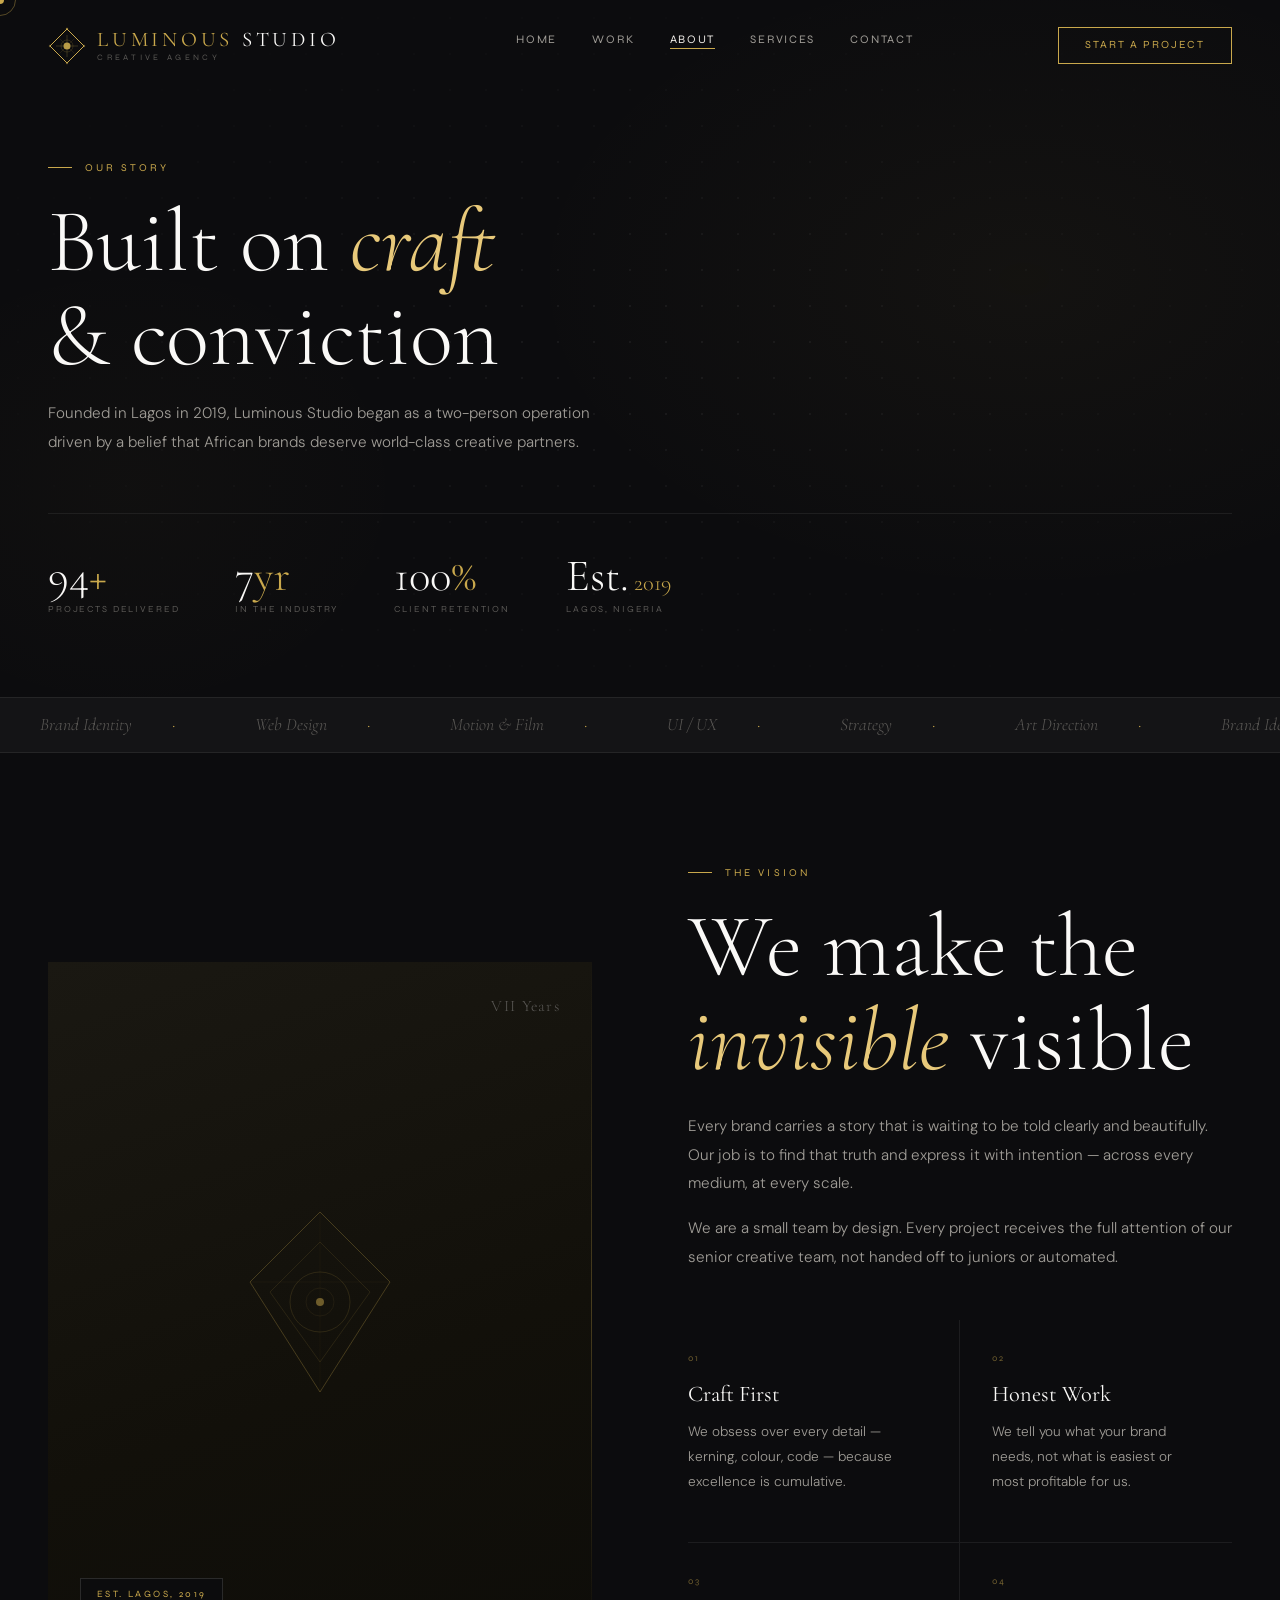
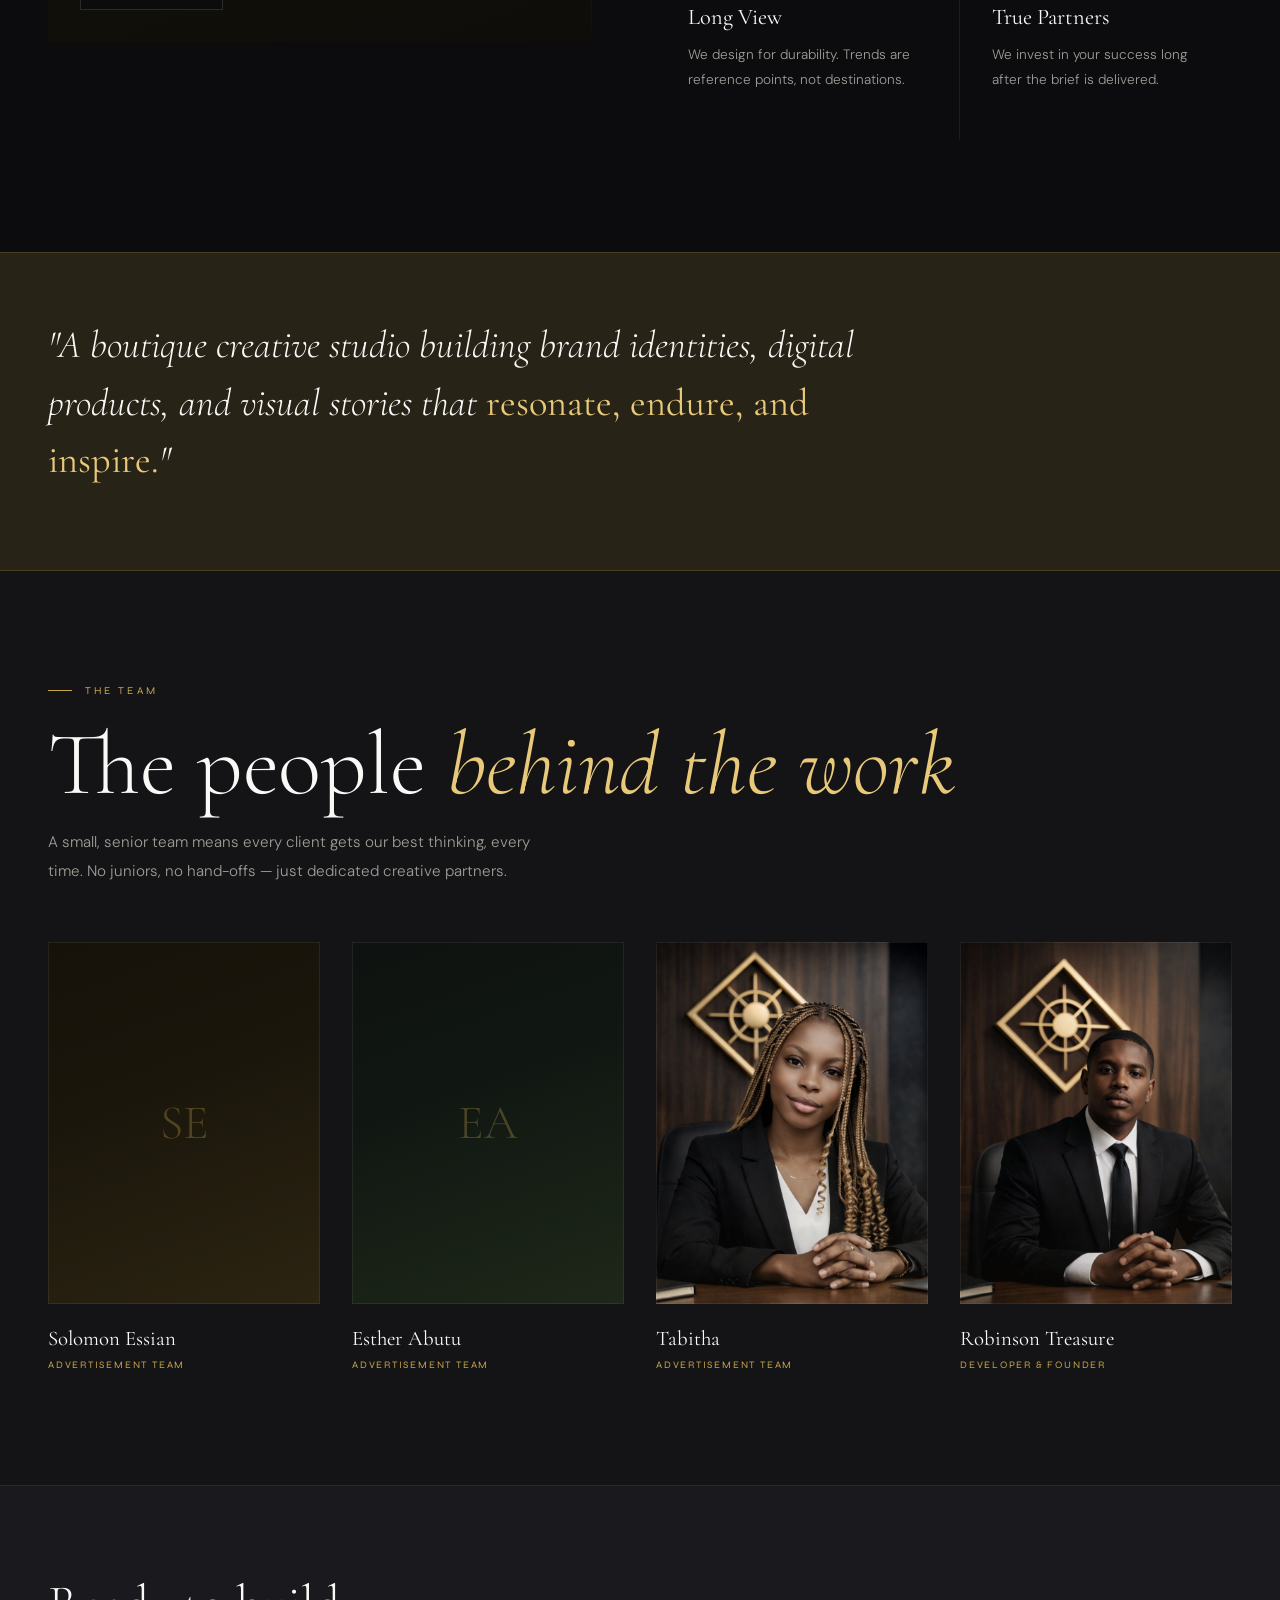
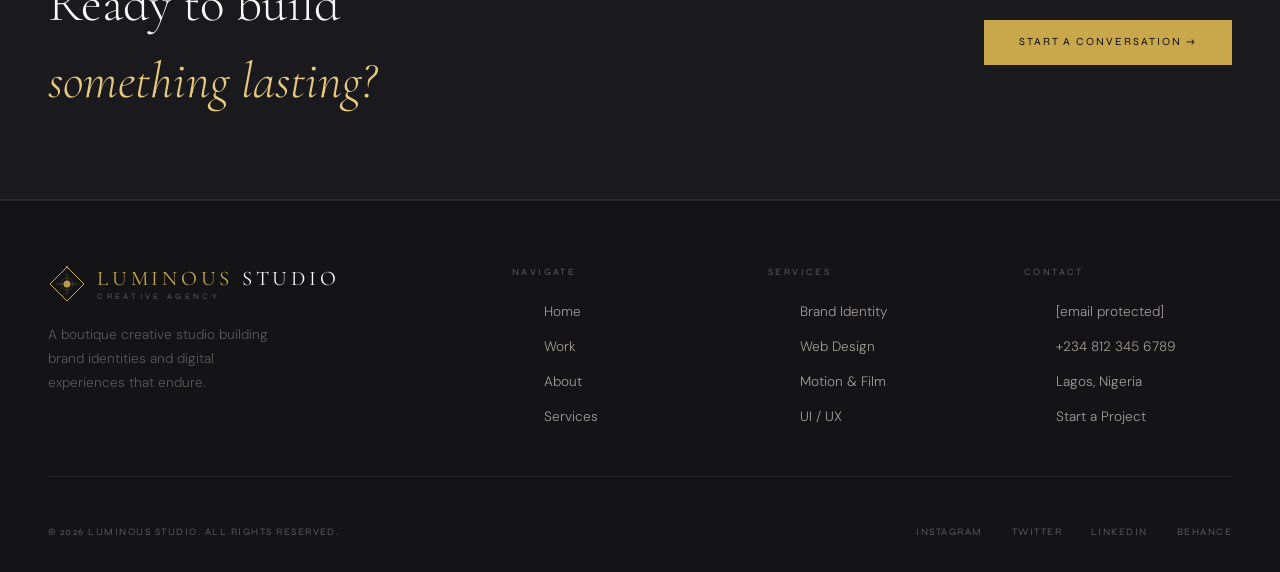
==== commit d911919d: "Update about.html" ====
--- a/about.html
+++ b/about.html
@@ -43,7 +43,7 @@
     .hamburger.open span:nth-child(3) { transform:rotate(-45deg) translate(4px,-4px); }
     .mobile-menu { display:none; position:fixed; inset:0; z-index:700; background:rgba(12,12,14,.97); backdrop-filter:blur(20px); flex-direction:column; align-items:center; justify-content:center; gap:2.5rem; }
     .mobile-menu.open { display:flex; animation:pageIn .3s ease; }
-    .mobile-menu a { font-family:'Cormorant Garamond',serif; font-size:3rem; font-weight:300; color:var(--text); text-decoration:none; letter-spacing:.08em; cursor:none; transition:color .2s; }
+    .mobile-menu a { font-family:'Cormorant Garamond',serif; font-size:3rem; font-weight:300; color:var(--text); text-decoration:none; letter-spacing:.08em; cursor:pointer; transition:color .2s; }
     .mobile-menu a:hover { color:var(--gold); }
     @keyframes pageIn { from { opacity:0; transform:translateY(16px); } to { opacity:1; transform:translateY(0); } }
     .sec { padding: 7rem 0; }
@@ -55,6 +55,8 @@
     .rv { opacity:0; transform:translateY(28px); transition:opacity .7s ease, transform .7s ease; }
     .rv.vis { opacity:1; transform:translateY(0); }
     .rv-d1 { transition-delay:.1s; } .rv-d2 { transition-delay:.2s; } .rv-d3 { transition-delay:.3s; } .rv-d4 { transition-delay:.4s; }
+    /* Ensure animations are never suppressed on reduced-motion; keep visible fallback */
+    @media (prefers-reduced-motion: reduce) { .rv { opacity:1; transform:none; transition:none; } }
     .pg-hero { padding: 10rem 0 5rem; position: relative; overflow: hidden; }
     .pg-hero-bg { position: absolute; inset: 0; background: radial-gradient(ellipse 60% 70% at 80% 40%, rgba(201,168,76,.04) 0%, transparent 65%), radial-gradient(ellipse 40% 60% at 10% 70%, rgba(201,168,76,.025) 0%, transparent 55%); }
     .pg-hero-dots { position: absolute; inset: 0; background-image: radial-gradient(circle, rgba(255,255,255,.05) 1px, transparent 1px); background-size: 36px 36px; mask-image: radial-gradient(ellipse 80% 80% at 50% 50%, black 10%, transparent 75%); }
@@ -335,7 +337,7 @@
       <div>
         <div class="ft-h">Contact</div>
         <ul class="ft-links">
-          <li><a href="#">hello@luminous.studio</a></li><li><a href="#">+234 812 345 6789</a></li>
+          <li><a href="#"><span class="__cf_email__" data-cfemail="f79f929b9b98b79b829a9e99988284d9848382939e98">[email&#160;protected]</span></a></li><li><a href="#">+234 812 345 6789</a></li>
           <li><a href="#">Lagos, Nigeria</a></li><li><a href="#">Start a Project</a></li>
         </ul>
       </div>
@@ -349,7 +351,7 @@
   </div>
 </footer>
 
-<script src="https://cdnjs.cloudflare.com/ajax/libs/bootstrap/5.3.2/js/bootstrap.bundle.min.js"></script>
+<script data-cfasync="false" src="/cdn-cgi/scripts/5c5dd728/cloudflare-static/email-decode.min.js"></script><script src="https://cdnjs.cloudflare.com/ajax/libs/bootstrap/5.3.2/js/bootstrap.bundle.min.js"></script>
 <script>
   const cur = document.getElementById('cur');
   const curR = document.getElementById('curR');
@@ -359,8 +361,18 @@
   document.querySelectorAll('a,button,.team-card').forEach(el=>{ el.addEventListener('mouseenter',()=>document.body.classList.add('cursor-hover')); el.addEventListener('mouseleave',()=>document.body.classList.remove('cursor-hover')); });
   window.addEventListener('scroll',()=>{ document.getElementById('navbar').classList.toggle('scrolled',scrollY>40); });
   function toggleMobile(){ const m=document.getElementById('mobileMenu'); const h=document.getElementById('hamburger'); m.classList.toggle('open'); h.classList.toggle('open'); }
-  const observer = new IntersectionObserver(entries=>{ entries.forEach(e=>{ if(e.isIntersecting) e.target.classList.add('vis'); }); },{threshold:.1});
-  document.querySelectorAll('.rv').forEach(el=>observer.observe(el));
+  // Close mobile menu when a nav link is tapped so navigation actually works
+  document.querySelectorAll('#mobileMenu a').forEach(link=>{
+    link.addEventListener('click', ()=>{
+      const m=document.getElementById('mobileMenu'); const h=document.getElementById('hamburger');
+      m.classList.remove('open'); h.classList.remove('open');
+    });
+  });
+  // Scroll-reveal: works on all screen sizes
+  const observer = new IntersectionObserver((entries)=>{
+    entries.forEach(e=>{ if(e.isIntersecting){ e.target.classList.add('vis'); observer.unobserve(e.target); } });
+  }, { threshold: 0.08, rootMargin: '0px 0px -40px 0px' });
+  document.querySelectorAll('.rv').forEach(el => observer.observe(el));
 </script>
 </body>
 </html>
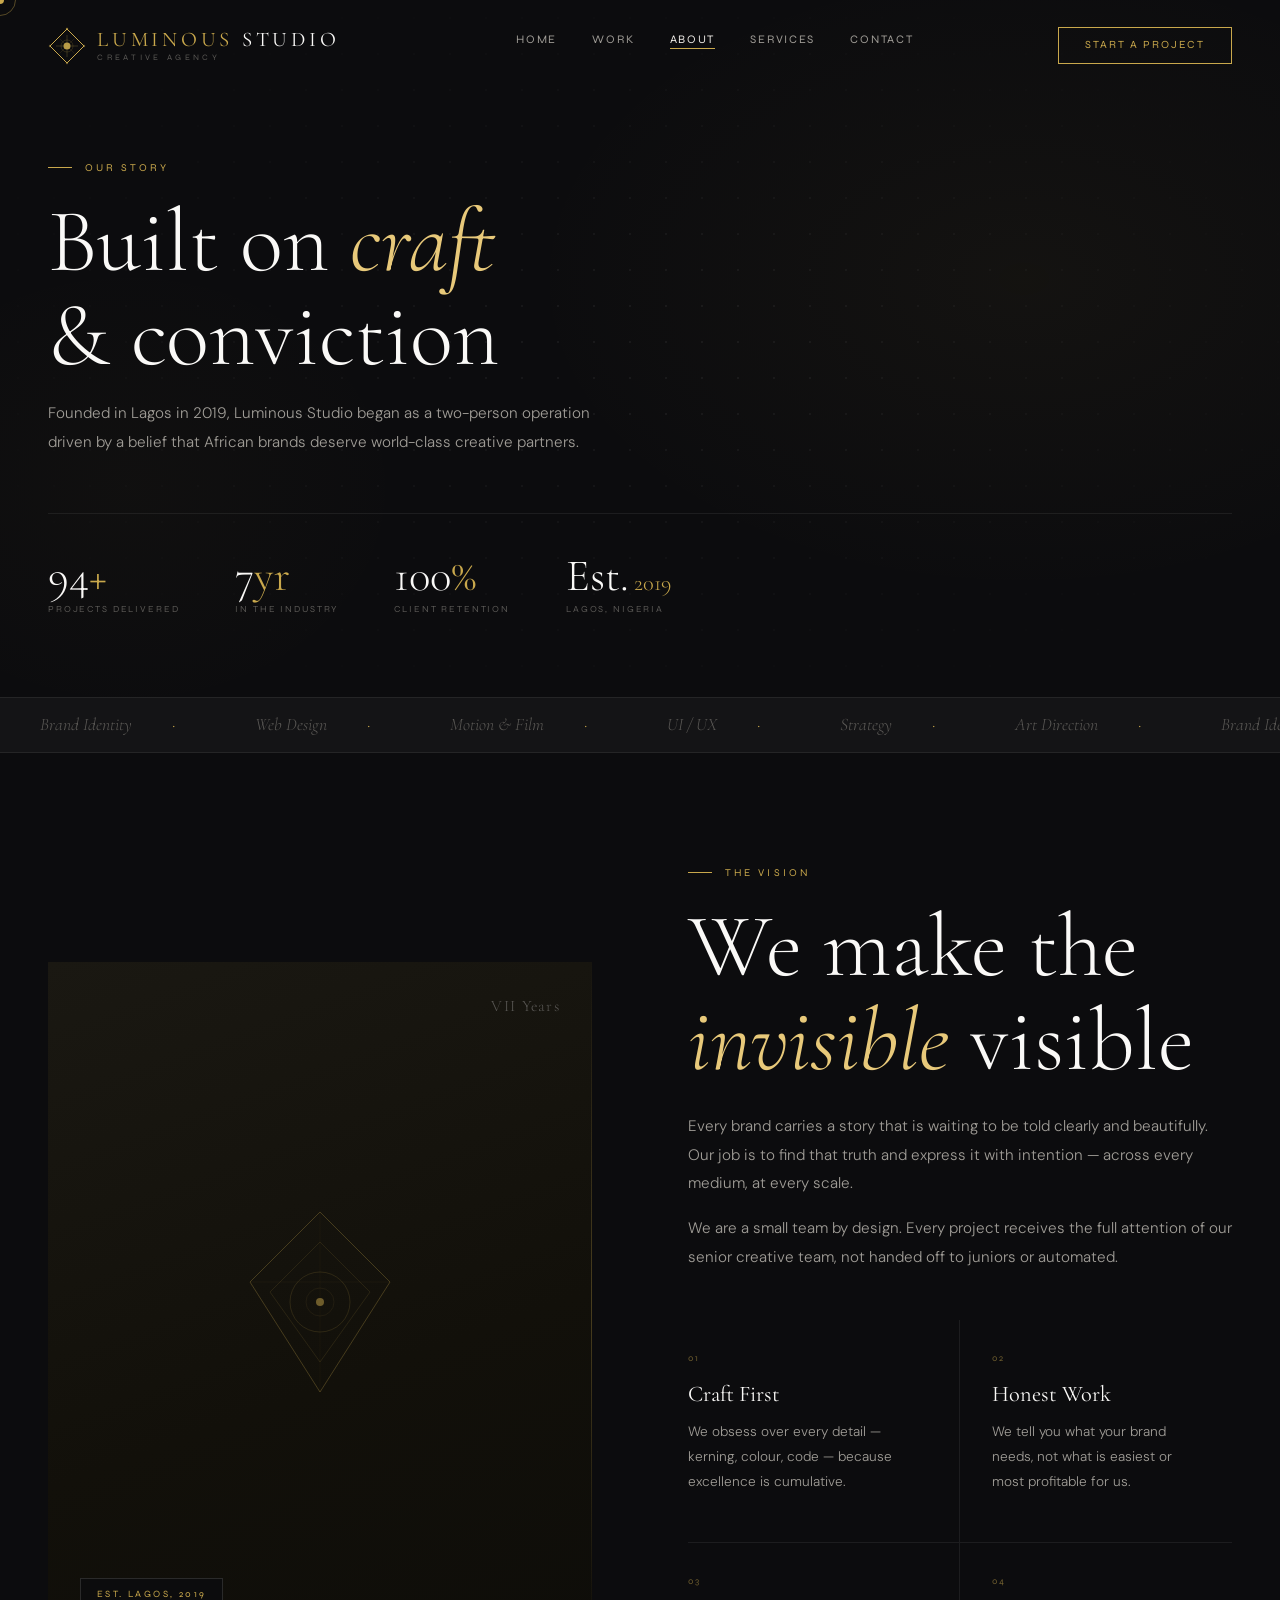
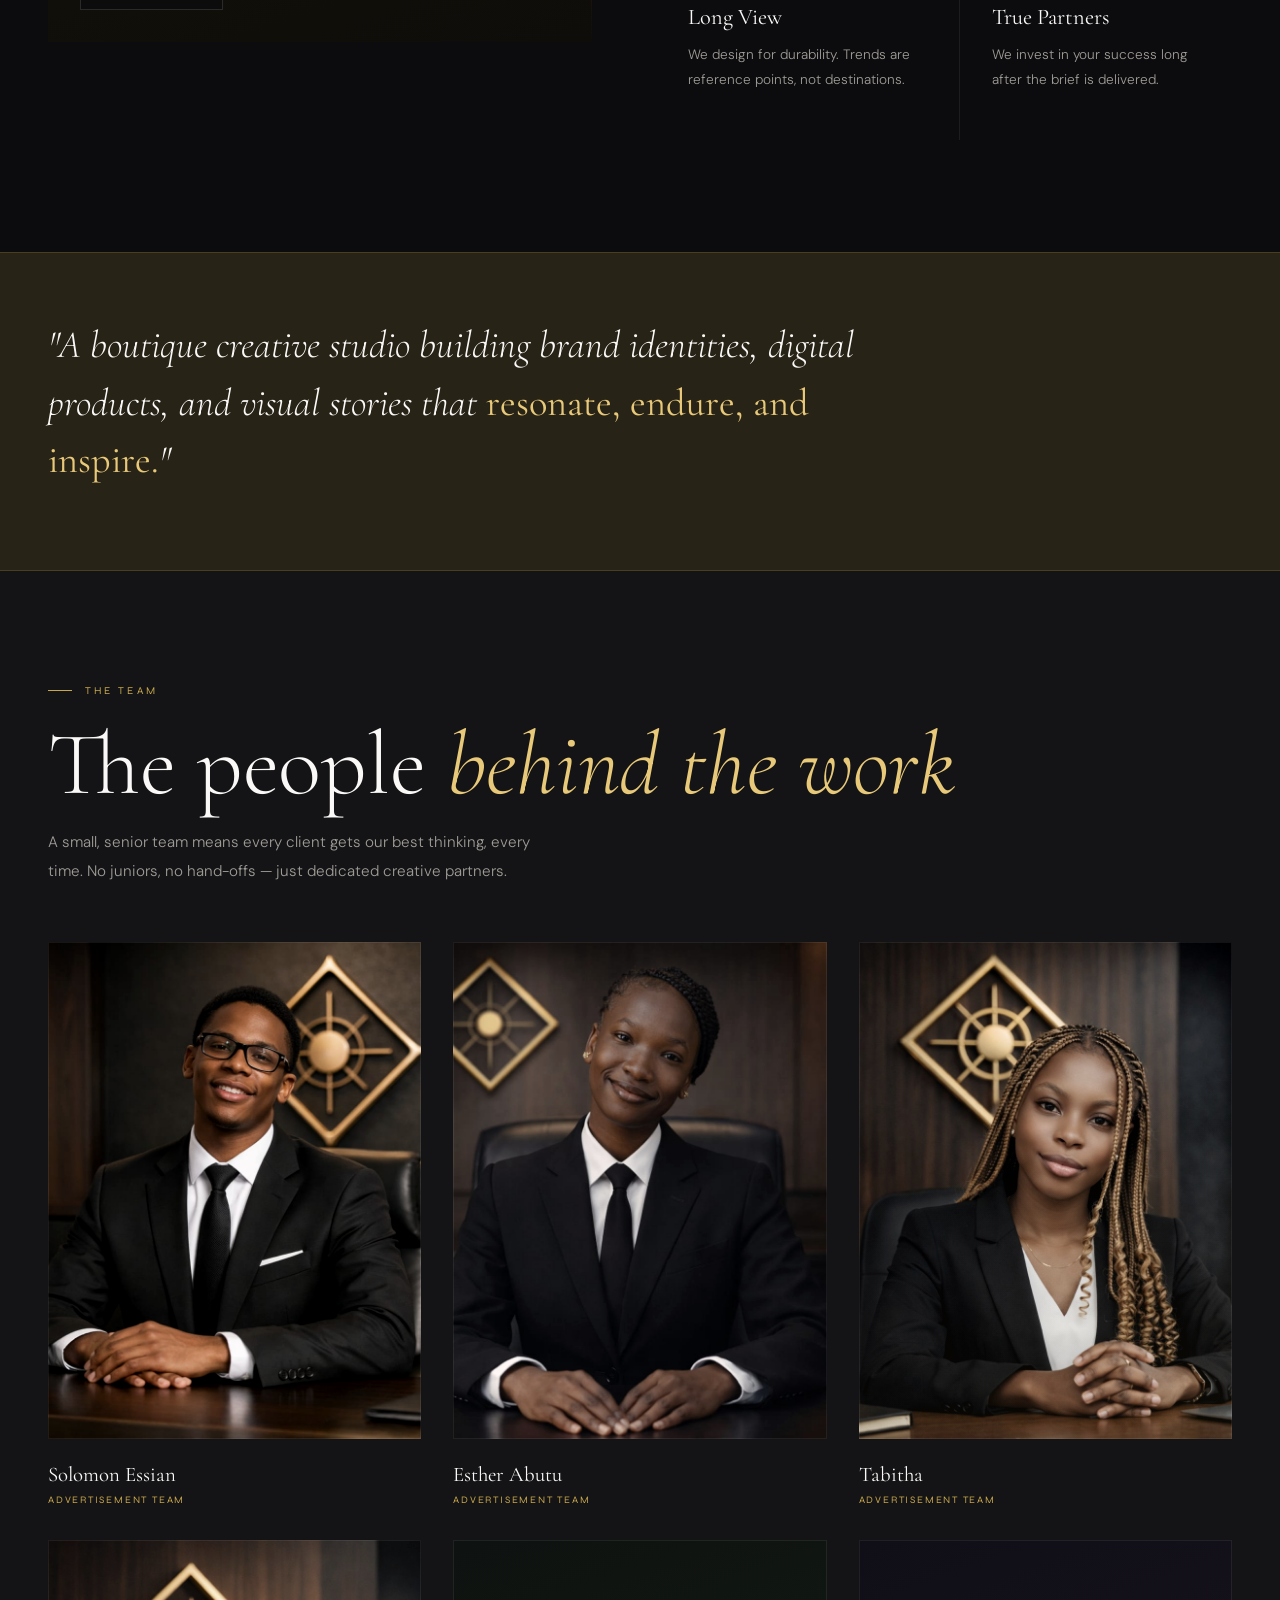
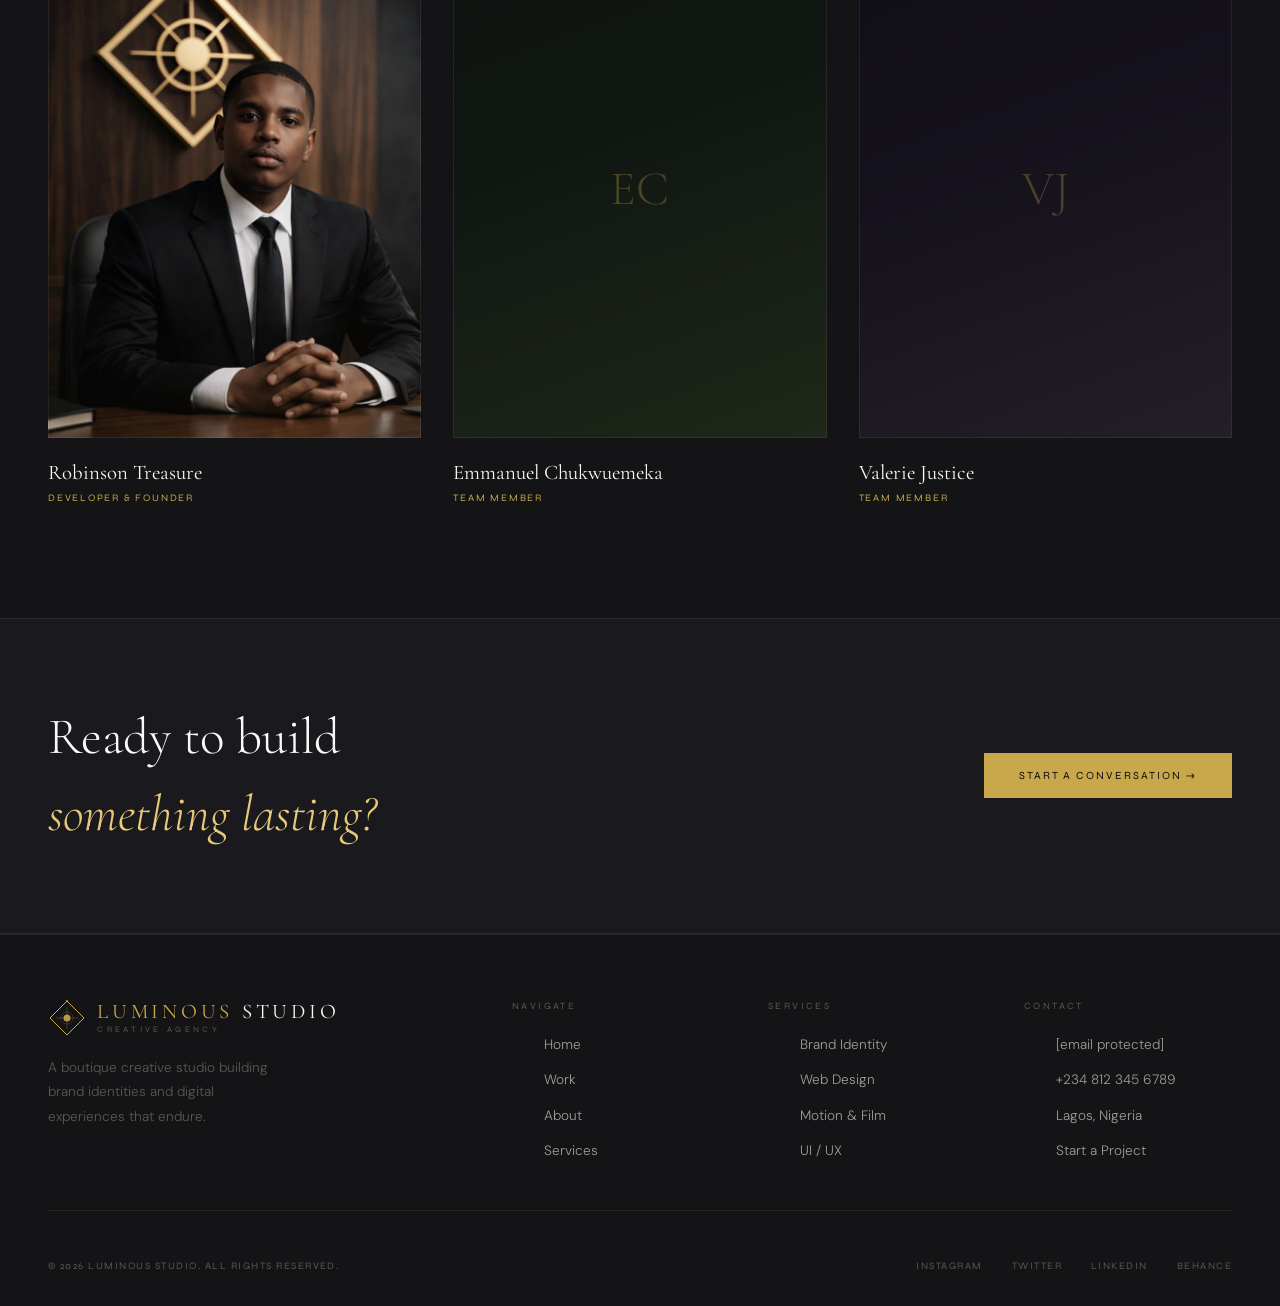
==== commit c6c9116e: "Update print statement from 'Hello' to 'Goodbye'" ====
--- a/about.html
+++ b/about.html
@@ -83,7 +83,7 @@
     .val-title { font-family:'Cormorant Garamond',serif; font-size:1.4rem; font-weight:400; color:var(--white); margin-bottom:.5rem; }
     .val-desc { font-size:.85rem; line-height:1.85; color:var(--text2); }
     .team-section { background: var(--surface); }
-    .team-grid { display: grid; grid-template-columns: repeat(4, 1fr); gap: 2rem; margin-top: 3.5rem; }
+    .team-grid { display: grid; grid-template-columns: repeat(3, 1fr); gap: 2rem; margin-top: 3.5rem; }
     .team-card { cursor: none; }
     .team-img { aspect-ratio: 3/4; overflow: hidden; margin-bottom: 1.2rem; position: relative; }
     .team-ph { width: 100%; height: 100%; display: flex; align-items: center; justify-content: center; position: relative; }
@@ -136,10 +136,10 @@
 
 <div class="mobile-menu" id="mobileMenu">
   <a href="index.html">Home</a>
-  <a href="#">Work</a>
-  <a href="about.html" style="color:var(--gold)">About</a>
-  <a href="#">Services</a>
-  <a href="#">Contact</a>
+  <a href="work.html">Work</a>
+  <a href="about.html" style="color:var(--gold); pointer-events:none;" onclick="return false;">About</a>
+  <a href="services.html">Services</a>
+  <a href="contact.html">Contact</a>
 </div>
 
 <nav id="navbar">
@@ -164,10 +164,10 @@
   </a>
   <ul class="nav-links">
     <li><a href="index.html">Home</a></li>
-    <li><a href="#">Work</a></li>
-    <li><a href="about.html" class="active">About</a></li>
-    <li><a href="#">Services</a></li>
-    <li><a href="#">Contact</a></li>
+    <li><a href="work.html">Work</a></li>
+    <li><a href="about.html" class="active" onclick="return false;" style="pointer-events:none;">About</a></li>
+    <li><a href="services.html">Services</a></li>
+    <li><a href="contact.html">Contact</a></li>
   </ul>
   <button class="nav-btn d-none d-md-block">Start a Project</button>
   <button class="hamburger" id="hamburger" onclick="toggleMobile()">
@@ -250,7 +250,7 @@
       <!-- Solomon Essian -->
       <div class="team-card">
         <div class="team-img">
-          <div class="team-ph ph-1"><span class="ph-init">SE</span></div>
+          <img src="[data-uri]" class="team-photo" alt="Solomon Essian"/>
           <div class="team-card-border"></div>
         </div>
         <div class="team-name">Solomon Essian</div>
@@ -260,7 +260,7 @@
       <!-- Esther Abutu -->
       <div class="team-card">
         <div class="team-img">
-          <div class="team-ph ph-2"><span class="ph-init">EA</span></div>
+          <img src="[data-uri]" class="team-photo" alt="Esther Abutu"/>
           <div class="team-card-border"></div>
         </div>
         <div class="team-name">Esther Abutu</div>
@@ -289,6 +289,26 @@
         </div>
         <div class="team-name">Robinson Treasure</div>
         <div class="team-role">Developer &amp; Founder</div>
+      </div>
+
+      <!-- Emmanuel Chukwuemeka -->
+      <div class="team-card">
+        <div class="team-img">
+          <div class="team-ph ph-2"><span class="ph-init">EC</span></div>
+          <div class="team-card-border"></div>
+        </div>
+        <div class="team-name">Emmanuel Chukwuemeka</div>
+        <div class="team-role">Team Member</div>
+      </div>
+
+      <!-- Valerie Justice -->
+      <div class="team-card">
+        <div class="team-img">
+          <div class="team-ph ph-3"><span class="ph-init">VJ</span></div>
+          <div class="team-card-border"></div>
+        </div>
+        <div class="team-name">Valerie Justice</div>
+        <div class="team-role">Team Member</div>
       </div>
 
     </div>
@@ -323,8 +343,8 @@
       <div>
         <div class="ft-h">Navigate</div>
         <ul class="ft-links">
-          <li><a href="index.html">Home</a></li><li><a href="#">Work</a></li>
-          <li><a href="about.html">About</a></li><li><a href="#">Services</a></li>
+          <li><a href="index.html">Home</a></li><li><a href="work.html">Work</a></li>
+          <li><a href="about.html">About</a></li><li><a href="services.html">Services</a></li>
         </ul>
       </div>
       <div>
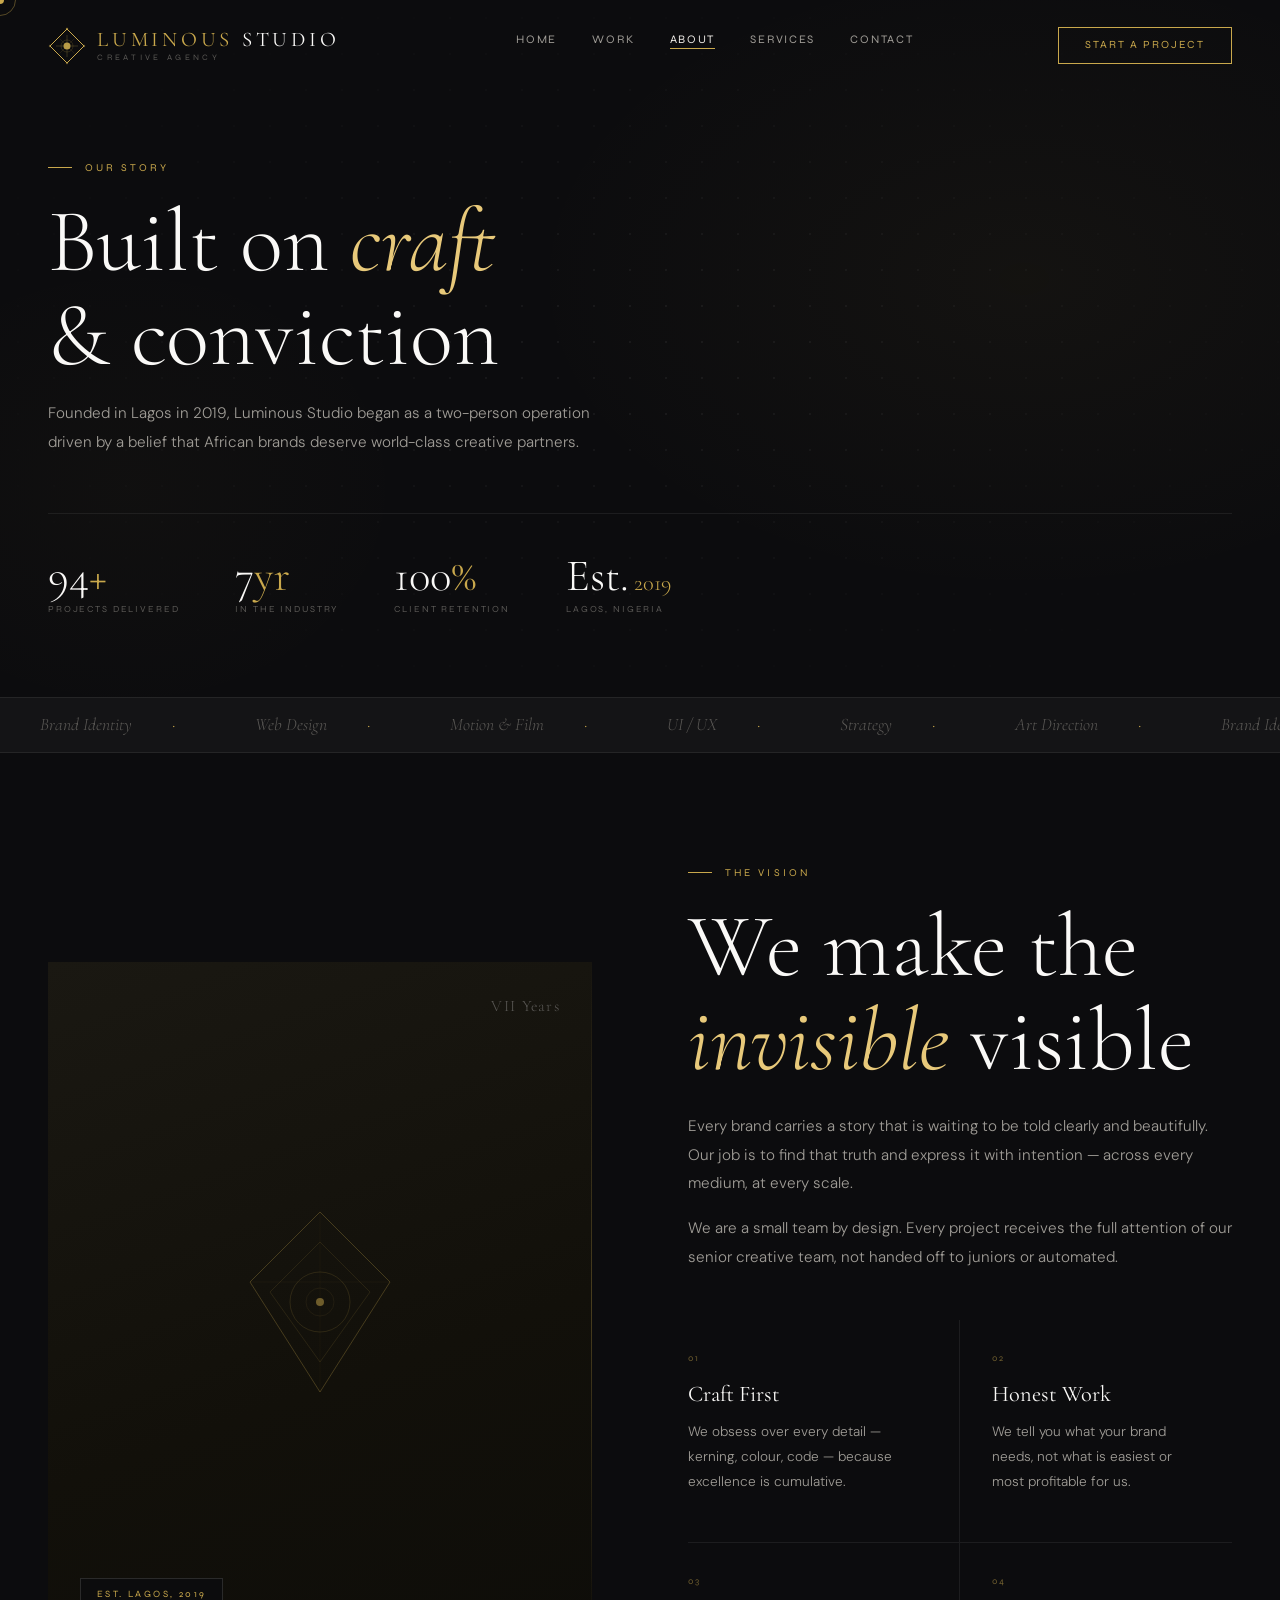
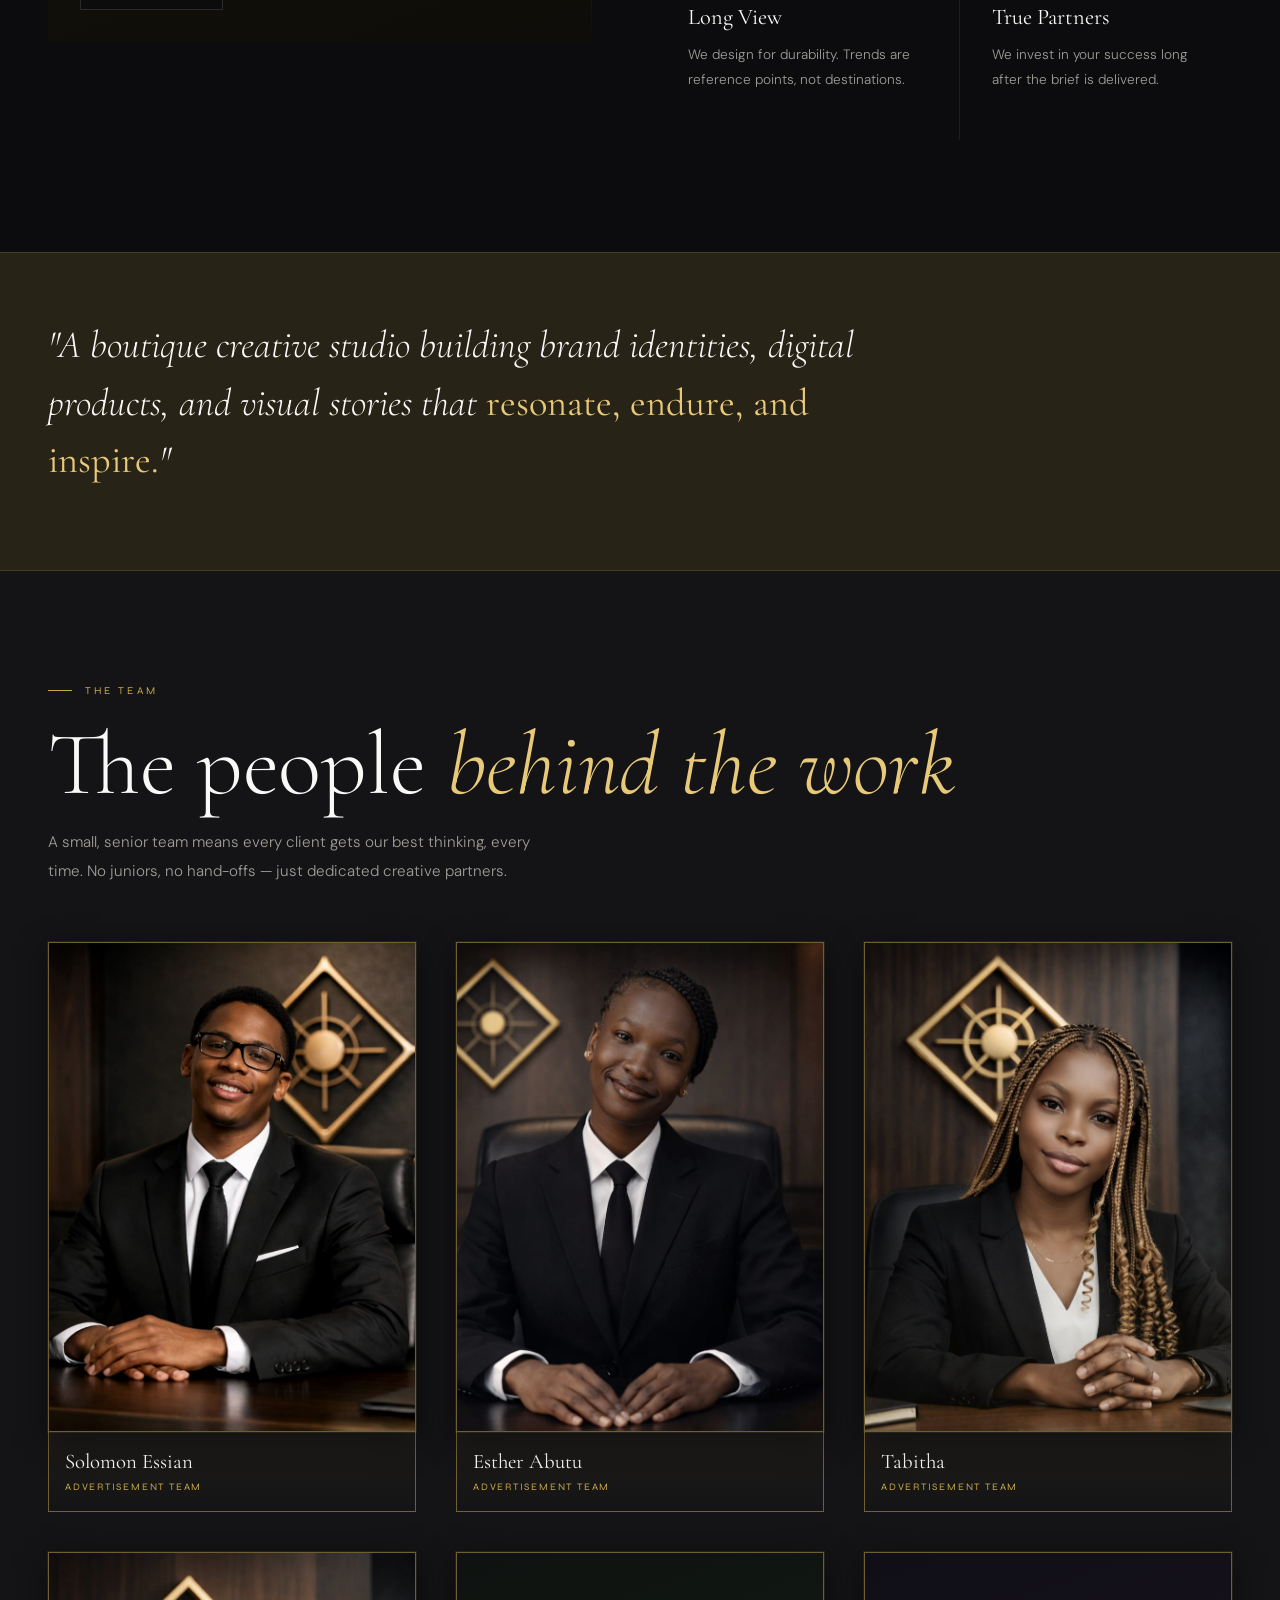
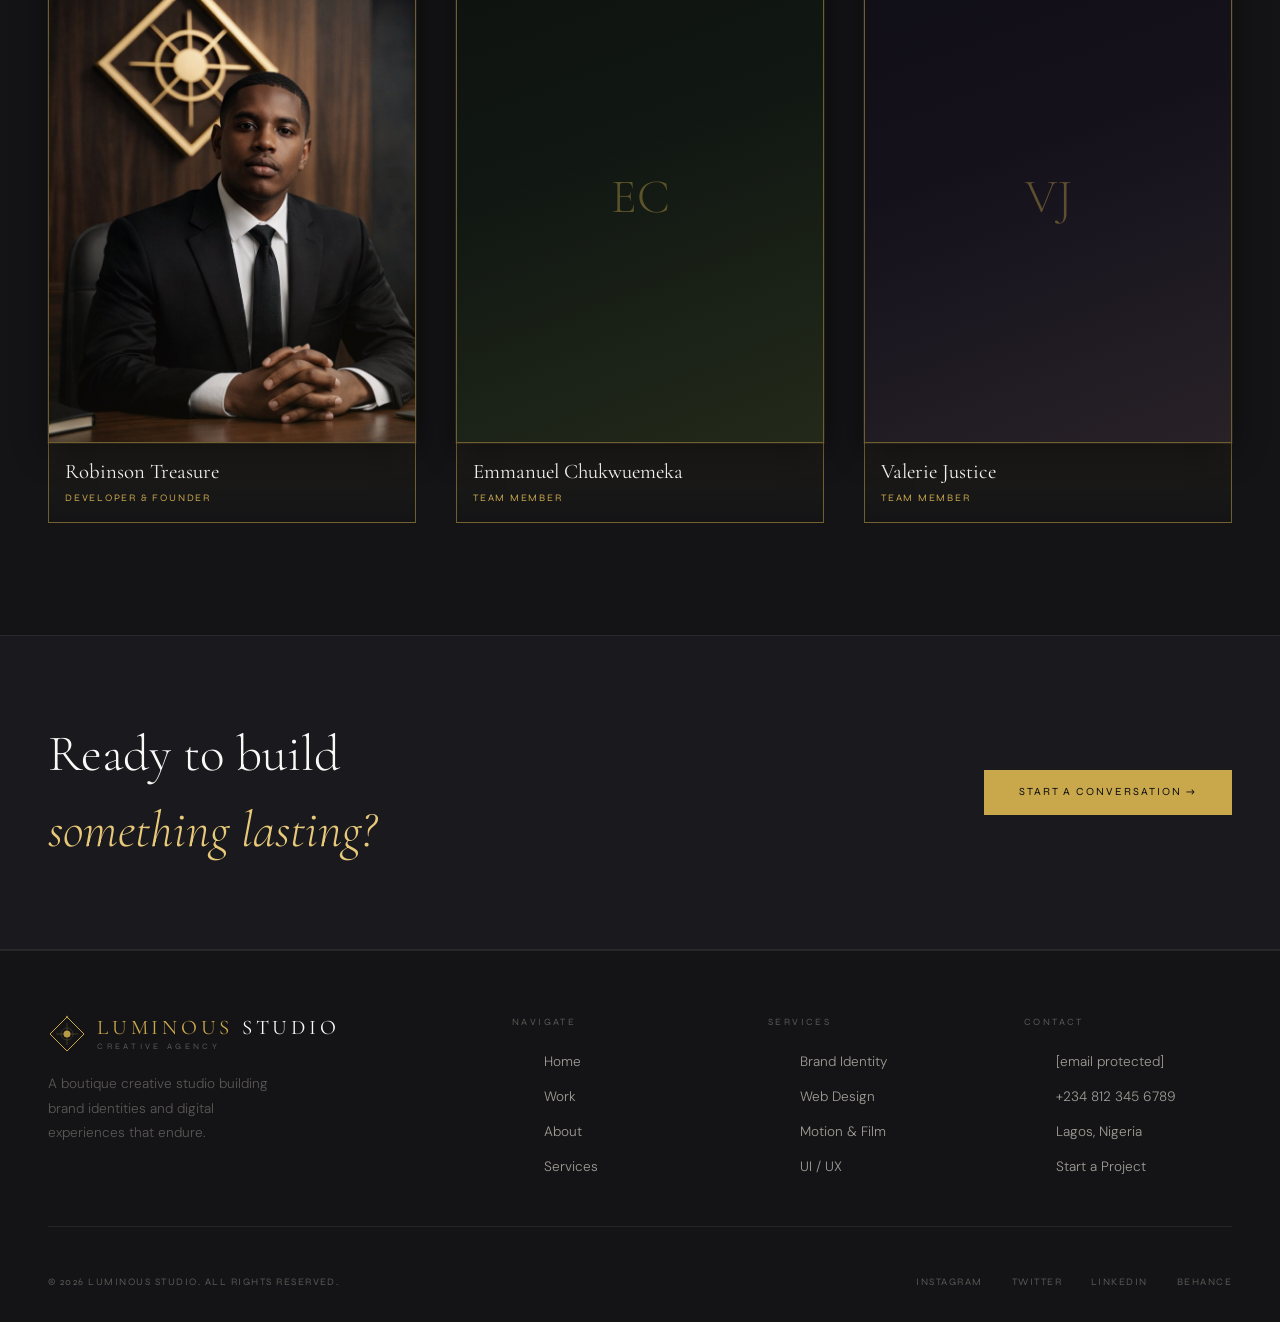
==== commit 237ad002: "Update print statement from 'Hello' to 'Goodbye'" ====
--- a/about.html
+++ b/about.html
@@ -83,21 +83,23 @@
     .val-title { font-family:'Cormorant Garamond',serif; font-size:1.4rem; font-weight:400; color:var(--white); margin-bottom:.5rem; }
     .val-desc { font-size:.85rem; line-height:1.85; color:var(--text2); }
     .team-section { background: var(--surface); }
-    .team-grid { display: grid; grid-template-columns: repeat(3, 1fr); gap: 2rem; margin-top: 3.5rem; }
+    .team-grid { display: grid; grid-template-columns: repeat(3, 1fr); gap: 2.5rem; margin-top: 3.5rem; }
     .team-card { cursor: none; }
-    .team-img { aspect-ratio: 3/4; overflow: hidden; margin-bottom: 1.2rem; position: relative; }
+    .team-img { aspect-ratio: 3/4; overflow: hidden; margin-bottom: 0; position: relative; border: 1.5px solid rgba(201,168,76,.5); box-shadow: 0 0 0 1px rgba(201,168,76,.1), 0 8px 32px rgba(0,0,0,.45); transition: border-color .3s, box-shadow .3s; }
+    .team-card:hover .team-img { border-color: var(--gold); box-shadow: 0 0 0 1px rgba(201,168,76,.3), 0 12px 40px rgba(201,168,76,.18); }
     .team-ph { width: 100%; height: 100%; display: flex; align-items: center; justify-content: center; position: relative; }
-    .team-ph::after { content: ''; position: absolute; inset: 0; background: linear-gradient(160deg, transparent 40%, rgba(201,168,76,.06) 100%); pointer-events:none; }
+    .team-ph::after { content: ''; position: absolute; inset: 0; background: linear-gradient(160deg, transparent 40%, rgba(201,168,76,.08) 100%); pointer-events:none; }
     .ph-1 { background: linear-gradient(160deg, #16120a, #221c0e); }
     .ph-2 { background: linear-gradient(160deg, #0e1210, #141f16); }
     .ph-3 { background: linear-gradient(160deg, #100e16, #1a1624); }
     .ph-4 { background: linear-gradient(160deg, #12100e, #1e1a12); }
-    .ph-init { font-family:'Cormorant Garamond',serif; font-size:3rem; font-weight:300; color:rgba(201,168,76,.3); position: relative; z-index: 1; }
-    .team-card-border { position: absolute; inset: 0; border: 1px solid var(--border); transition: border-color .3s; pointer-events: none; }
-    .team-card:hover .team-card-border { border-color: rgba(201,168,76,.25); }
+    .ph-init { font-family:'Cormorant Garamond',serif; font-size:3rem; font-weight:300; color:rgba(201,168,76,.4); position: relative; z-index: 1; }
+    .team-card-border { position: absolute; inset: 0; pointer-events: none; }
+    .team-info { padding: .85rem 1rem 1rem; border: 1.5px solid rgba(201,168,76,.5); border-top: none; background: linear-gradient(180deg, rgba(201,168,76,.05) 0%, transparent 100%); transition: border-color .3s; }
+    .team-card:hover .team-info { border-color: var(--gold); }
     .team-name { font-family:'Cormorant Garamond',serif; font-size:1.3rem; font-weight:400; color:var(--white); margin-bottom:.2rem; }
     .team-role { font-family:'Syne',sans-serif; font-size:.62rem; letter-spacing:.18em; text-transform:uppercase; color:var(--gold); }
-    .team-photo { width: 100%; height: 100%; object-fit: cover; display: block; filter: grayscale(20%) contrast(1.05); transition: transform .6s cubic-bezier(.25,.46,.45,.94), filter .4s; }
+    .team-photo { width: 100%; height: 100%; object-fit: cover; display: block; filter: grayscale(15%) contrast(1.05); transition: transform .6s cubic-bezier(.25,.46,.45,.94), filter .4s; }
     .team-card:hover .team-photo { transform: scale(1.04); filter: grayscale(0%) contrast(1.08); }
     .mission-band { background: var(--gold-dim); border-top: 1px solid rgba(201,168,76,.2); border-bottom: 1px solid rgba(201,168,76,.2); padding: 4rem 0; }
     .mission-q { font-family:'Cormorant Garamond',serif; font-size:clamp(1.6rem,3vw,2.5rem); font-weight:300; font-style: italic; line-height:1.5; color:var(--white); max-width: 820px; }
@@ -253,8 +255,8 @@
           <img src="[data-uri]" class="team-photo" alt="Solomon Essian"/>
           <div class="team-card-border"></div>
         </div>
-        <div class="team-name">Solomon Essian</div>
-        <div class="team-role">Advertisement Team</div>
+        <div class="team-info"><div class="team-name">Solomon Essian</div>
+        <div class="team-role">Advertisement Team</div></div>
       </div>
 
       <!-- Esther Abutu -->
@@ -263,8 +265,8 @@
           <img src="[data-uri]" class="team-photo" alt="Esther Abutu"/>
           <div class="team-card-border"></div>
         </div>
-        <div class="team-name">Esther Abutu</div>
-        <div class="team-role">Advertisement Team</div>
+        <div class="team-info"><div class="team-name">Esther Abutu</div>
+        <div class="team-role">Advertisement Team</div></div>
       </div>
 
       <!-- Tabitha — Female photo -->
@@ -275,8 +277,8 @@
           </div>
           <div class="team-card-border"></div>
         </div>
-        <div class="team-name">Tabitha</div>
-        <div class="team-role">Advertisement Team</div>
+        <div class="team-info"><div class="team-name">Tabitha</div>
+        <div class="team-role">Advertisement Team</div></div>
       </div>
 
       <!-- Robinson Treasure — Male photo -->
@@ -287,8 +289,8 @@
           </div>
           <div class="team-card-border"></div>
         </div>
-        <div class="team-name">Robinson Treasure</div>
-        <div class="team-role">Developer &amp; Founder</div>
+        <div class="team-info"><div class="team-name">Robinson Treasure</div>
+        <div class="team-role">Developer &amp; Founder</div></div>
       </div>
 
       <!-- Emmanuel Chukwuemeka -->
@@ -297,8 +299,8 @@
           <div class="team-ph ph-2"><span class="ph-init">EC</span></div>
           <div class="team-card-border"></div>
         </div>
-        <div class="team-name">Emmanuel Chukwuemeka</div>
-        <div class="team-role">Team Member</div>
+        <div class="team-info"><div class="team-name">Emmanuel Chukwuemeka</div>
+        <div class="team-role">Team Member</div></div>
       </div>
 
       <!-- Valerie Justice -->
@@ -307,8 +309,8 @@
           <div class="team-ph ph-3"><span class="ph-init">VJ</span></div>
           <div class="team-card-border"></div>
         </div>
-        <div class="team-name">Valerie Justice</div>
-        <div class="team-role">Team Member</div>
+        <div class="team-info"><div class="team-name">Valerie Justice</div>
+        <div class="team-role">Team Member</div></div>
       </div>
 
     </div>
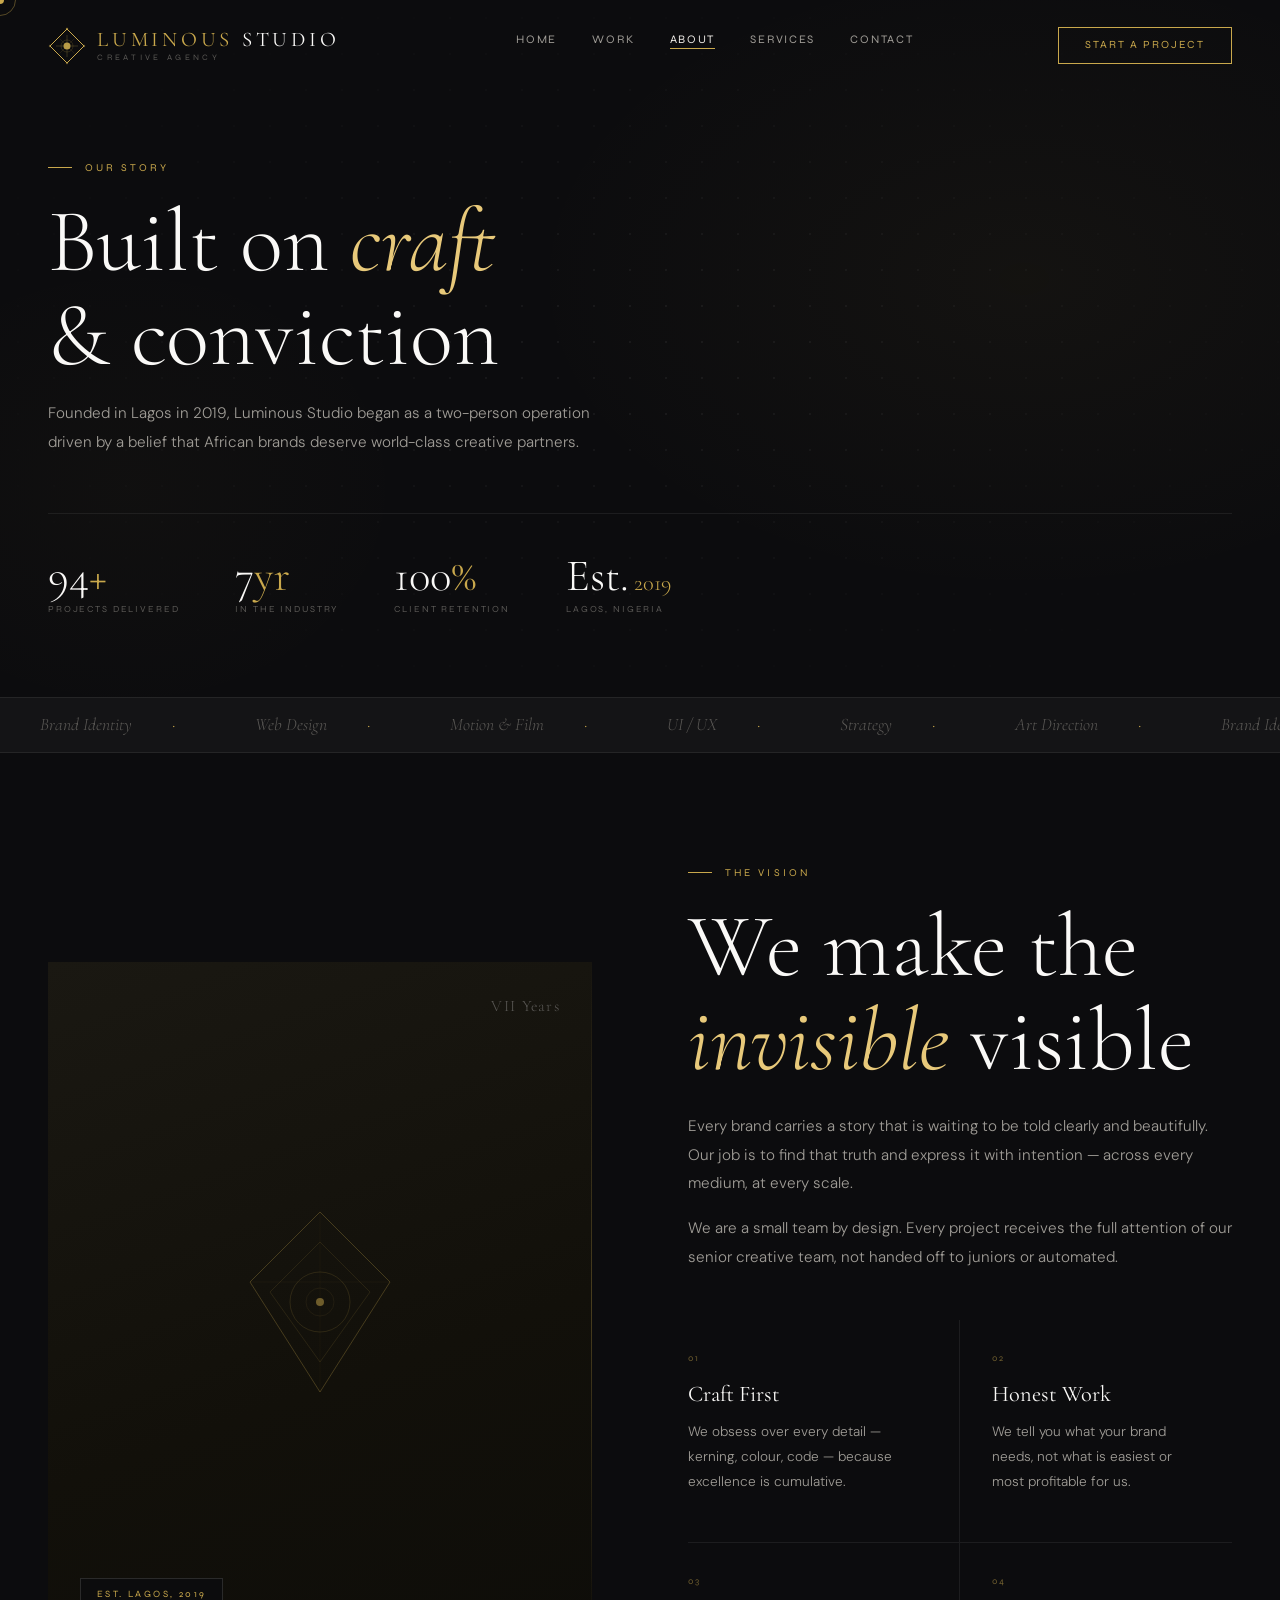
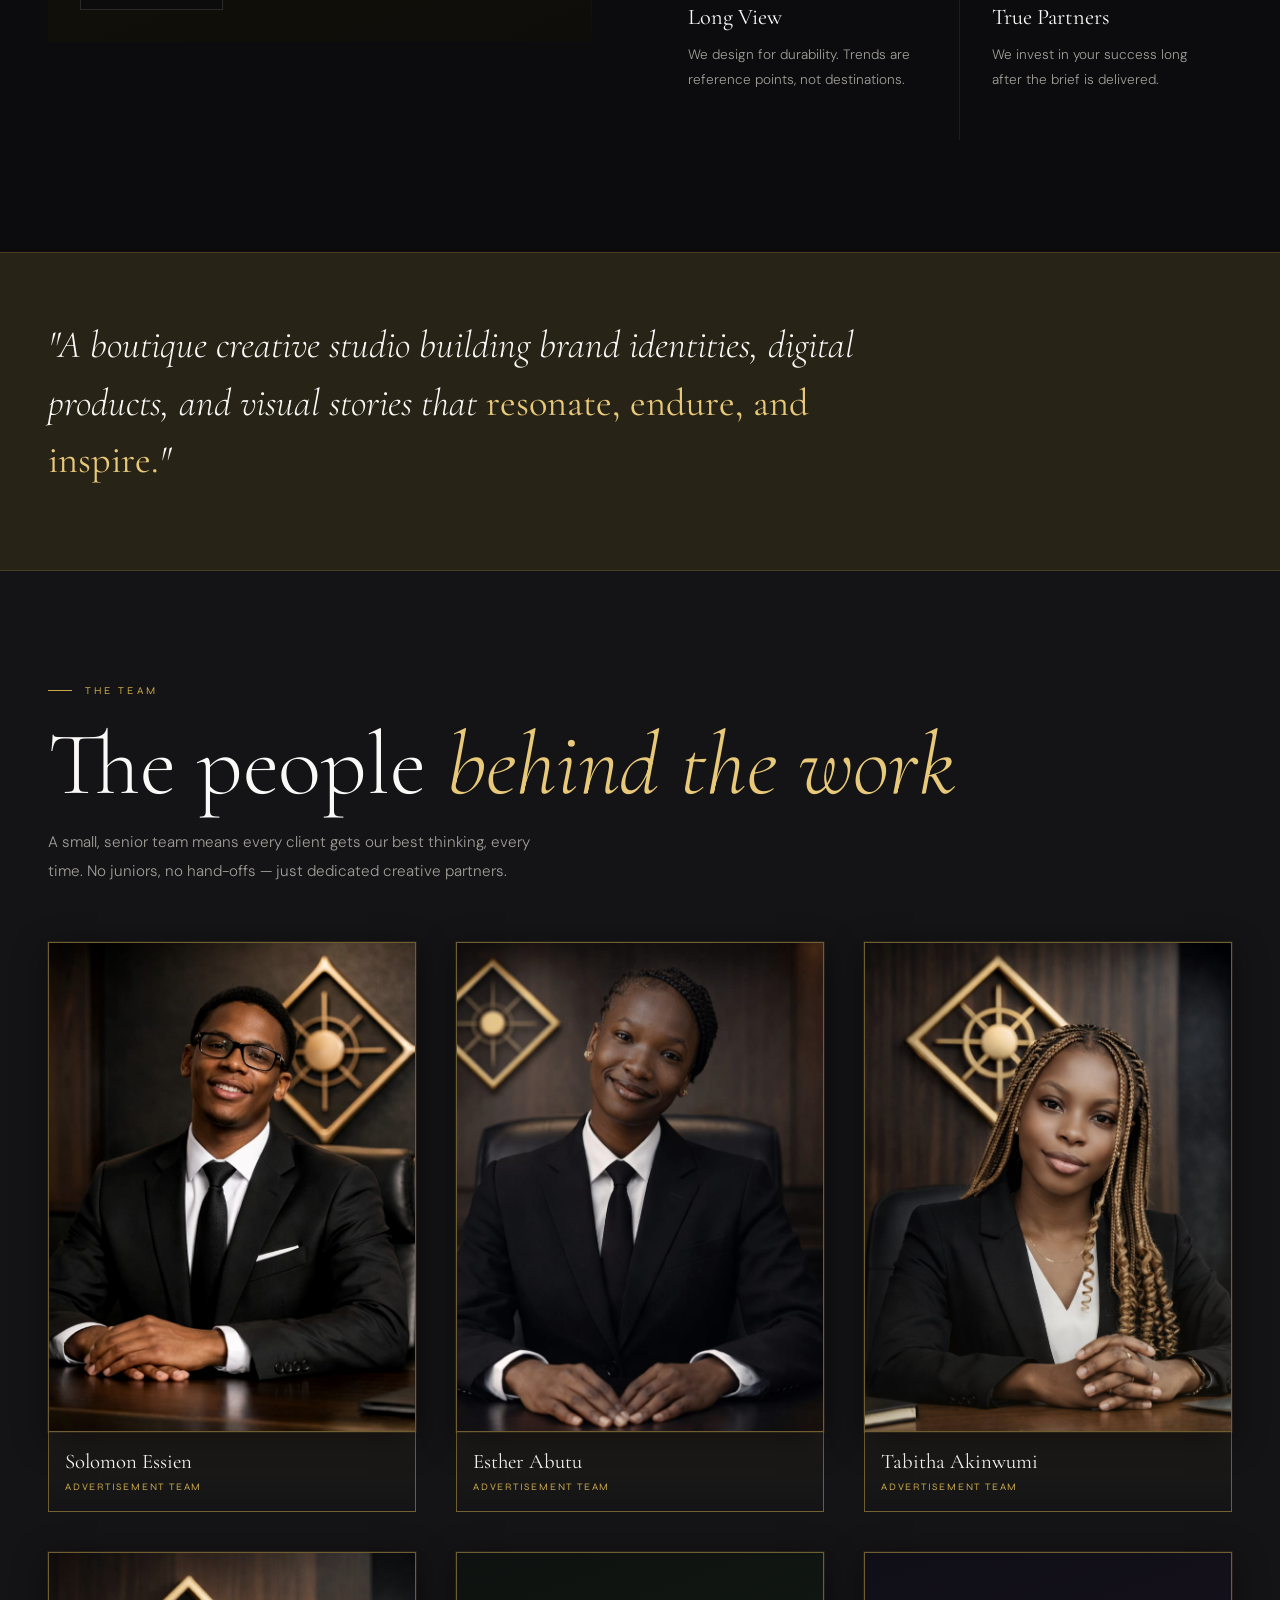
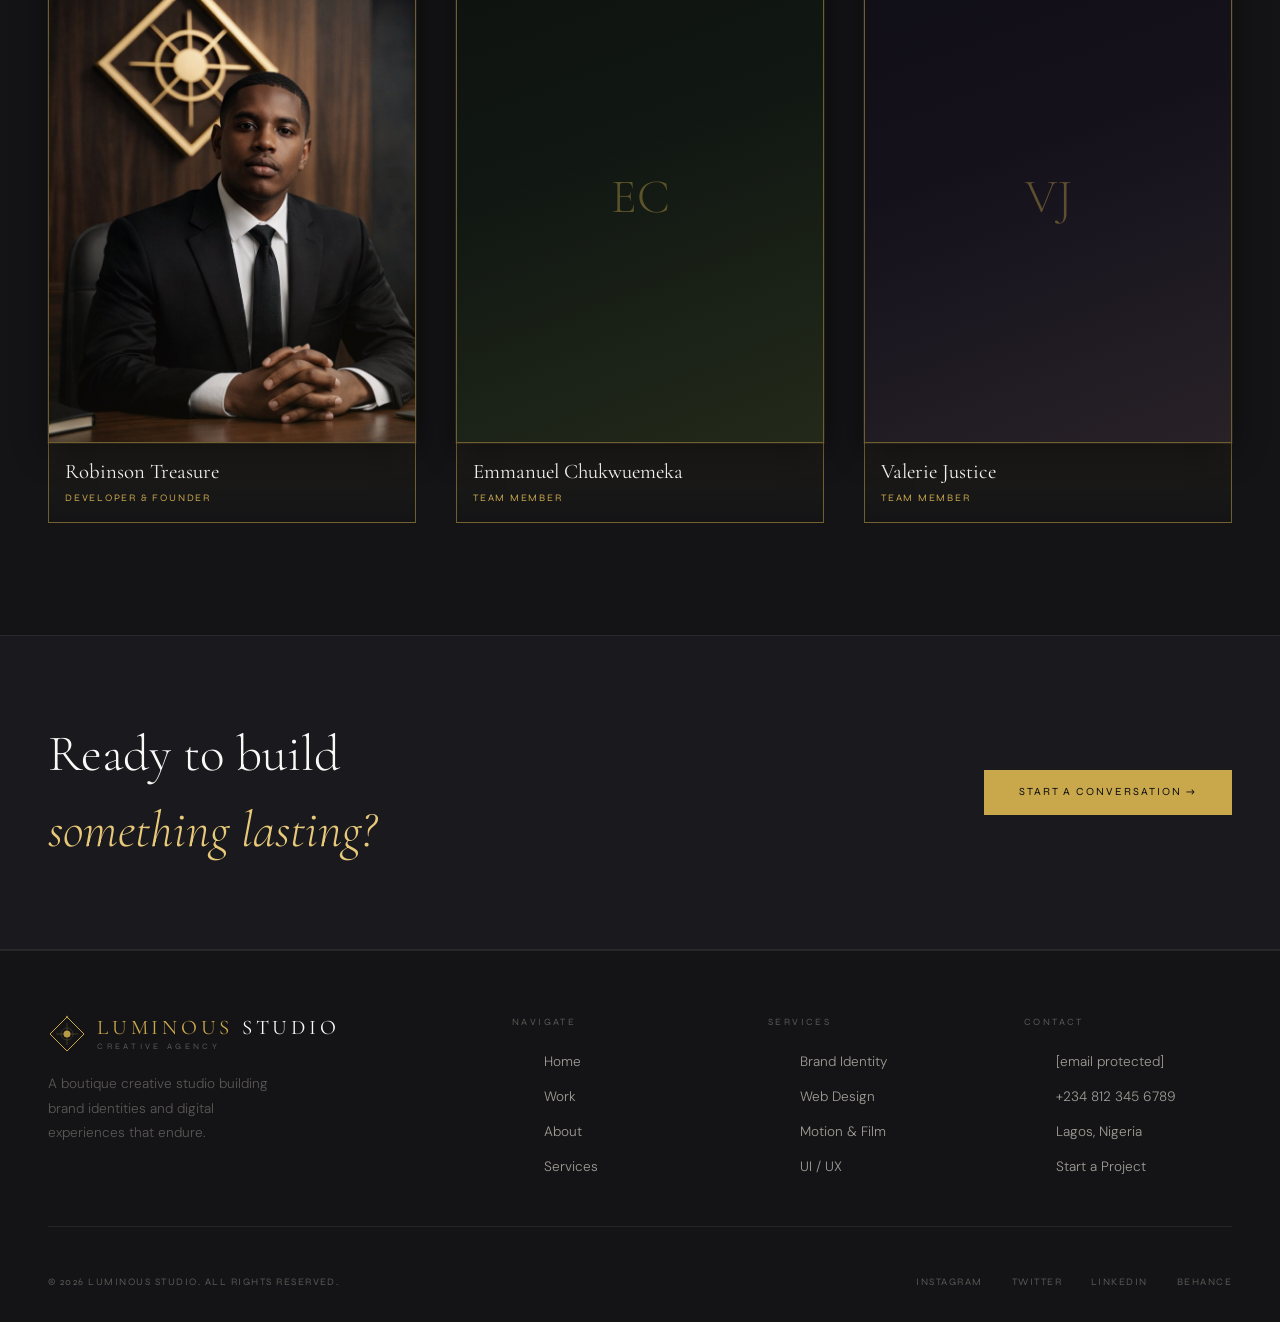
==== commit 55d3c96d: "Update print statement from 'Hello' to 'Goodbye'" ====
--- a/about.html
+++ b/about.html
@@ -255,7 +255,7 @@
           <img src="[data-uri]" class="team-photo" alt="Solomon Essian"/>
           <div class="team-card-border"></div>
         </div>
-        <div class="team-info"><div class="team-name">Solomon Essian</div>
+        <div class="team-info"><div class="team-name">Solomon Essien</div>
         <div class="team-role">Advertisement Team</div></div>
       </div>
 
@@ -277,7 +277,7 @@
           </div>
           <div class="team-card-border"></div>
         </div>
-        <div class="team-info"><div class="team-name">Tabitha</div>
+        <div class="team-info"><div class="team-name">Tabitha Akinwumi</div>
         <div class="team-role">Advertisement Team</div></div>
       </div>
 
